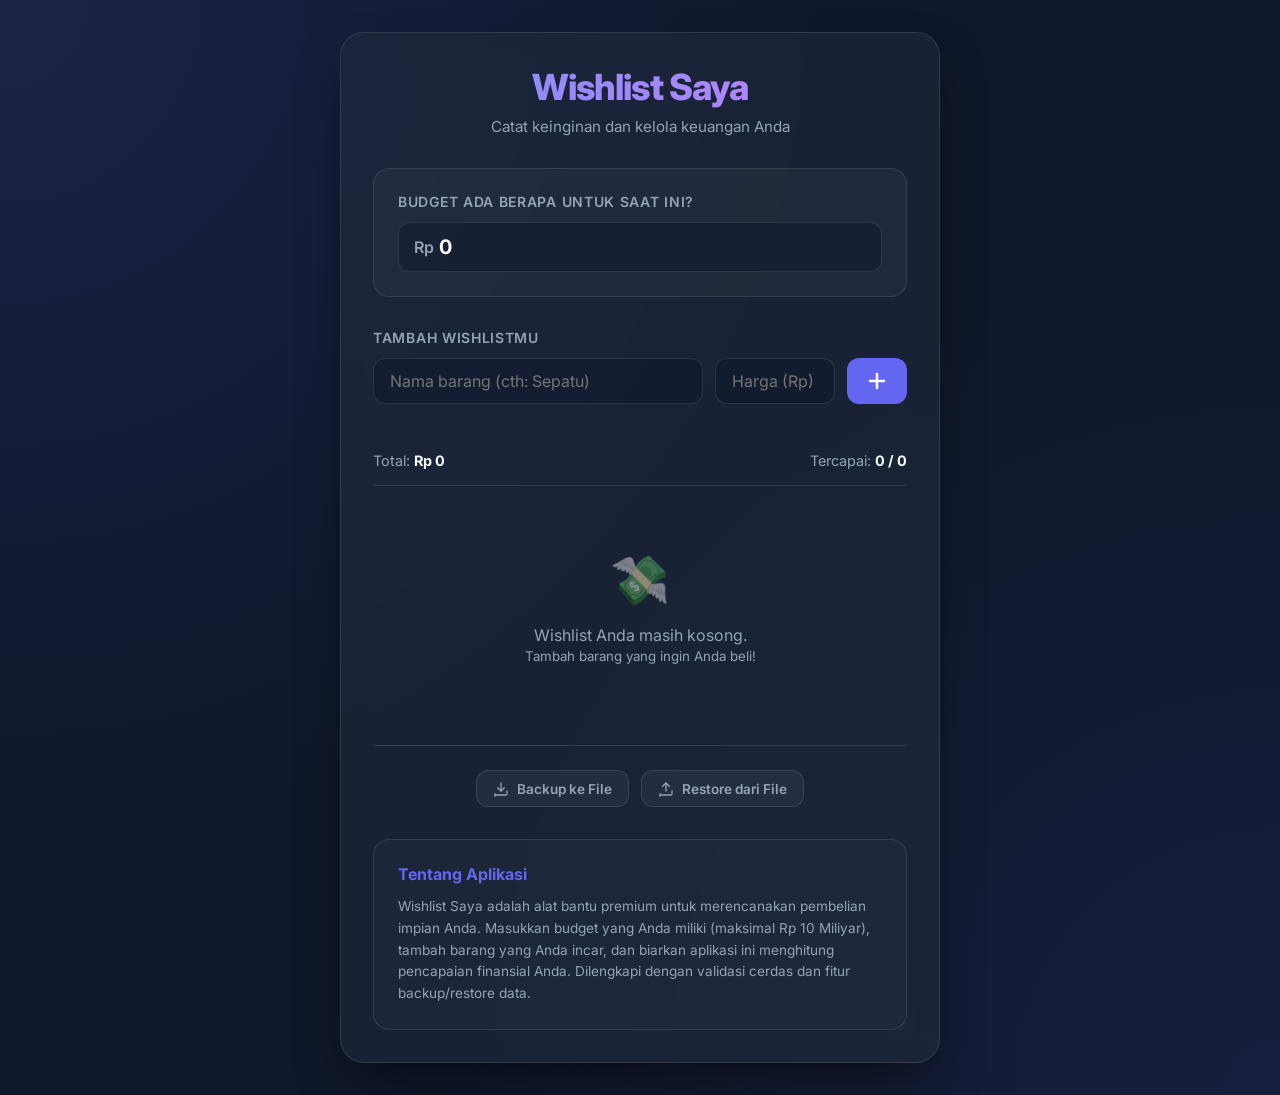
==== index.html @ 70c5774b "modif" ====
<!DOCTYPE html>
<html lang="en">
<head>
    <meta charset="UTF-8">
    <meta name="viewport" content="width=device-width, initial-scale=1.0">
    <title>Premium Wishlist Manager</title>
    <!-- Google Fonts -->
    <link rel="preconnect" href="https://fonts.googleapis.com">
    <link rel="preconnect" href="https://fonts.gstatic.com" crossorigin>
    <link href="https://fonts.googleapis.com/css2?family=Inter:wght@400;600;700;800&family=Outfit:wght@500;700&display=swap" rel="stylesheet">
    <link rel="stylesheet" href="style.css">
</head>
<body>
    <div class="container">
        <header>
            <h1>Wishlist Saya</h1>
            <p class="subtitle">Catat keinginan dan kelola keuangan Anda</p>
        </header>

        <section class="budget-section">
            <label class="label" for="budgetInput">Budget ada berapa untuk saat ini?</label>
            <div class="input-wrapper">
                <span class="currency-prefix">Rp</span>
                <input type="text" id="budgetInput" placeholder="0">
            </div>
        </section>

        <section class="add-section">
            <label class="label">Tambah Wishlistmu</label>
            <div class="add-item-form">
                <input type="text" id="itemNameInput" placeholder="Nama barang (cth: Sepatu)">
                <input type="text" id="itemPriceInput" placeholder="Harga (Rp)">
                <button id="addItemBtn" class="btn-add">
                    <svg width="24" height="24" viewBox="0 0 24 24" fill="none" stroke="currentColor" stroke-width="2.5" stroke-linecap="round" stroke-linejoin="round"><line x1="12" y1="5" x2="12" y2="19"></line><line x1="5" y1="12" x2="19" y2="12"></line></svg>
                </button>
            </div>
        </section>

        <section class="list-section">
            <div class="wishlist-summary">
                <div class="summary-item">Total: <b id="totalCost">Rp 0</b></div>
                <div class="summary-item">Tercapai: <b id="achievedCount">0 / 0</b></div>
            </div>
            
            <div id="wishlistItems" class="wishlist-items">
                <!-- Items will be injected here by JS -->
            </div>
        </section>

        <!-- Data Management Section -->
        <section class="management-section">
            <div class="management-buttons">
                <button id="downloadBtn" class="btn-secondary">
                    <svg width="16" height="16" viewBox="0 0 24 24" fill="none" stroke="currentColor" stroke-width="2" stroke-linecap="round" stroke-linejoin="round"><path d="M21 15v4a2 2 0 0 1-2 2H5a2 2 0 0 1-2-2v4"></path><polyline points="7 10 12 15 17 10"></polyline><line x1="12" y1="15" x2="12" y2="3"></line></svg>
                    Backup ke File
                </button>
                <button id="uploadBtn" class="btn-secondary">
                    <svg width="16" height="16" viewBox="0 0 24 24" fill="none" stroke="currentColor" stroke-width="2" stroke-linecap="round" stroke-linejoin="round"><path d="M21 15v4a2 2 0 0 1-2 2H5a2 2 0 0 1-2-2v4"></path><polyline points="17 8 12 3 7 8"></polyline><line x1="12" y1="3" x2="12" y2="15"></line></svg>
                    Restore dari File
                </button>
                <input type="file" id="fileInput" accept=".json" style="display: none;">
            </div>
        </section>

        <!-- Tentang Section -->
        <section class="about-section">
            <h3>Tentang Aplikasi</h3>
            <p>Wishlist Saya adalah alat bantu premium untuk merencanakan pembelian impian Anda. Masukkan budget yang Anda miliki (maksimal Rp 10 Miliyar), tambah barang yang Anda incar, dan biarkan aplikasi ini menghitung pencapaian finansial Anda. Dilengkapi dengan validasi cerdas dan fitur backup/restore data.</p>
        </section>
    </div>

    <script src="script.js"></script>
</body>
</html>
---- style.css ----
:root {
    --primary: #6366f1;
    --primary-hover: #4f46e5;
    --bg-dark: #0f172a;
    --card-bg: rgba(30, 41, 59, 0.7);
    --text-main: #f8fafc;
    --text-muted: #94a3b8;
    --success: #22c55e;
    --danger: #ef4444;
    --border: rgba(255, 255, 255, 0.1);
}

* {
    margin: 0;
    padding: 0;
    box-sizing: border-box;
    font-family: 'Inter', system-ui, -apple-system, sans-serif;
}

body {
    background-color: var(--bg-dark);
    color: var(--text-main);
    min-height: 100vh;
    display: flex;
    justify-content: center;
    align-items: flex-start;
    padding: 2rem 1rem;
    background-image: 
        radial-gradient(circle at 0% 0%, rgba(99, 102, 241, 0.15) 0%, transparent 50%),
        radial-gradient(circle at 100% 100%, rgba(99, 102, 241, 0.1) 0%, transparent 50%);
}

.container {
    width: 100%;
    max-width: 600px;
    background: var(--card-bg);
    backdrop-filter: blur(12px);
    -webkit-backdrop-filter: blur(12px);
    border: 1px solid var(--border);
    border-radius: 24px;
    padding: 2rem;
    box-shadow: 0 25px 50px -12px rgba(0, 0, 0, 0.5);
}

header {
    text-align: center;
    margin-bottom: 2rem;
}

h1 {
    font-size: 2.25rem;
    font-weight: 800;
    letter-spacing: -0.025em;
    background: linear-gradient(to right, #818cf8, #c084fc);
    -webkit-background-clip: text;
    background-clip: text;
    -webkit-text-fill-color: transparent;
    margin-bottom: 0.5rem;
}

.subtitle {
    color: var(--text-muted);
    font-size: 0.95rem;
}

.budget-section {
    background: rgba(255, 255, 255, 0.03);
    border: 1px solid var(--border);
    border-radius: 16px;
    padding: 1.5rem;
    margin-bottom: 2rem;
}

.label {
    display: block;
    font-size: 0.875rem;
    font-weight: 600;
    color: var(--text-muted);
    margin-bottom: 0.75rem;
    text-transform: uppercase;
    letter-spacing: 0.05em;
}

.input-wrapper {
    position: relative;
    display: flex;
    align-items: center;
}

.currency-prefix {
    position: absolute;
    left: 1rem;
    color: var(--text-muted);
    font-weight: 600;
}

input {
    width: 100%;
    background: rgba(15, 23, 42, 0.5);
    border: 1px solid var(--border);
    border-radius: 12px;
    padding: 0.75rem 1rem;
    color: white;
    font-size: 1rem;
    transition: all 0.2s;
}

input:focus {
    outline: none;
    border-color: var(--primary);
    box-shadow: 0 0 0 4px rgba(99, 102, 241, 0.2);
}

.input-error {
    border-color: var(--danger) !important;
    box-shadow: 0 0 0 4px rgba(239, 68, 68, 0.2) !important;
    animation: shake 0.4s cubic-bezier(.36,.07,.19,.97) both;
}

@keyframes shake {
    10%, 90% { transform: translate3d(-1px, 0, 0); }
    20%, 80% { transform: translate3d(2px, 0, 0); }
    30%, 50%, 70% { transform: translate3d(-4px, 0, 0); }
    40%, 60% { transform: translate3d(4px, 0, 0); }
}

.budget-section input {
    padding-left: 2.5rem;
    font-size: 1.25rem;
    font-weight: 700;
}

.add-item-form {
    display: grid;
    grid-template-columns: 1fr 120px 60px;
    gap: 0.75rem;
    margin-bottom: 2rem;
}

.btn-add {
    background: var(--primary);
    color: white;
    border: none;
    border-radius: 12px;
    cursor: pointer;
    font-weight: 600;
    transition: background 0.2s;
    display: flex;
    align-items: center;
    justify-content: center;
}

.btn-add:hover {
    background: var(--primary-hover);
}

.wishlist-summary {
    display: flex;
    justify-content: space-between;
    padding: 1rem 0;
    border-bottom: 1px solid var(--border);
    margin-bottom: 1rem;
    font-size: 0.9rem;
    color: var(--text-muted);
}

.summary-item b {
    color: var(--text-main);
}

.wishlist-items {
    display: flex;
    flex-direction: column;
    gap: 0.75rem;
}

.item-card {
    background: rgba(255, 255, 255, 0.03);
    border: 1px solid var(--border);
    border-radius: 16px;
    padding: 1rem;
    display: flex;
    justify-content: space-between;
    align-items: center;
    transition: all 0.3s cubic-bezier(0.4, 0, 0.2, 1);
    animation: slideIn 0.3s ease-out;
}

@keyframes slideIn {
    from { opacity: 0; transform: translateY(10px); }
    to { opacity: 1; transform: translateY(0); }
}

.item-card.affordable {
    background: rgba(34, 197, 94, 0.1);
    border-color: rgba(34, 197, 94, 0.3);
}

.item-info {
    display: flex;
    flex-direction: column;
}

.item-name {
    font-weight: 600;
    font-size: 1.05rem;
}

.item-price {
    font-size: 0.85rem;
    color: var(--text-muted);
}

.affordable .item-status {
    color: var(--success);
    font-size: 0.75rem;
    font-weight: 700;
    text-transform: uppercase;
    display: flex;
    align-items: center;
    gap: 0.25rem;
}

.item-actions {
    display: flex;
    gap: 0.5rem;
}

.btn-delete {
    background: transparent;
    border: none;
    color: var(--text-muted);
    cursor: pointer;
    padding: 0.5rem;
    border-radius: 8px;
    transition: all 0.2s;
}

.btn-delete:hover {
    color: var(--danger);
    background: rgba(239, 68, 68, 0.1);
}

.management-section {
    margin-top: 2rem;
    padding-top: 1.5rem;
    border-top: 1px solid var(--border);
}

.management-buttons {
    display: flex;
    gap: 0.75rem;
    justify-content: center;
}

.btn-secondary {
    background: rgba(255, 255, 255, 0.05);
    color: var(--text-muted);
    border: 1px solid var(--border);
    border-radius: 12px;
    padding: 0.6rem 1rem;
    font-size: 0.85rem;
    font-weight: 600;
    cursor: pointer;
    display: flex;
    align-items: center;
    gap: 0.5rem;
    transition: all 0.2s;
}

.btn-secondary:hover {
    background: rgba(255, 255, 255, 0.1);
    color: var(--text-main);
    border-color: var(--primary);
}

.about-section {
    margin-top: 2rem;
    padding: 1.5rem;
    background: rgba(255, 255, 255, 0.02);
    border-radius: 16px;
    border: 1px solid var(--border);
}

.about-section h3 {
    font-size: 1rem;
    margin-bottom: 0.75rem;
    color: var(--primary);
}

.about-section p {
    font-size: 0.85rem;
    line-height: 1.6;
    color: var(--text-muted);
}

.empty-state {
    text-align: center;
    padding: 3rem 0;
    color: var(--text-muted);
}

.empty-icon {
    font-size: 3rem;
    margin-bottom: 1rem;
    opacity: 0.5;
}

/* Custom Scrollbar */
::-webkit-scrollbar {
    width: 8px;
}
::-webkit-scrollbar-track {
    background: transparent;
}
::-webkit-scrollbar-thumb {
    background: var(--border);
    border-radius: 4px;
}
::-webkit-scrollbar-thumb:hover {
    background: rgba(255, 255, 255, 0.2);
}

@media (max-width: 480px) {
    .add-item-form {
        grid-template-columns: 1fr;
    }
    .btn-add {
        padding: 0.75rem;
    }
}
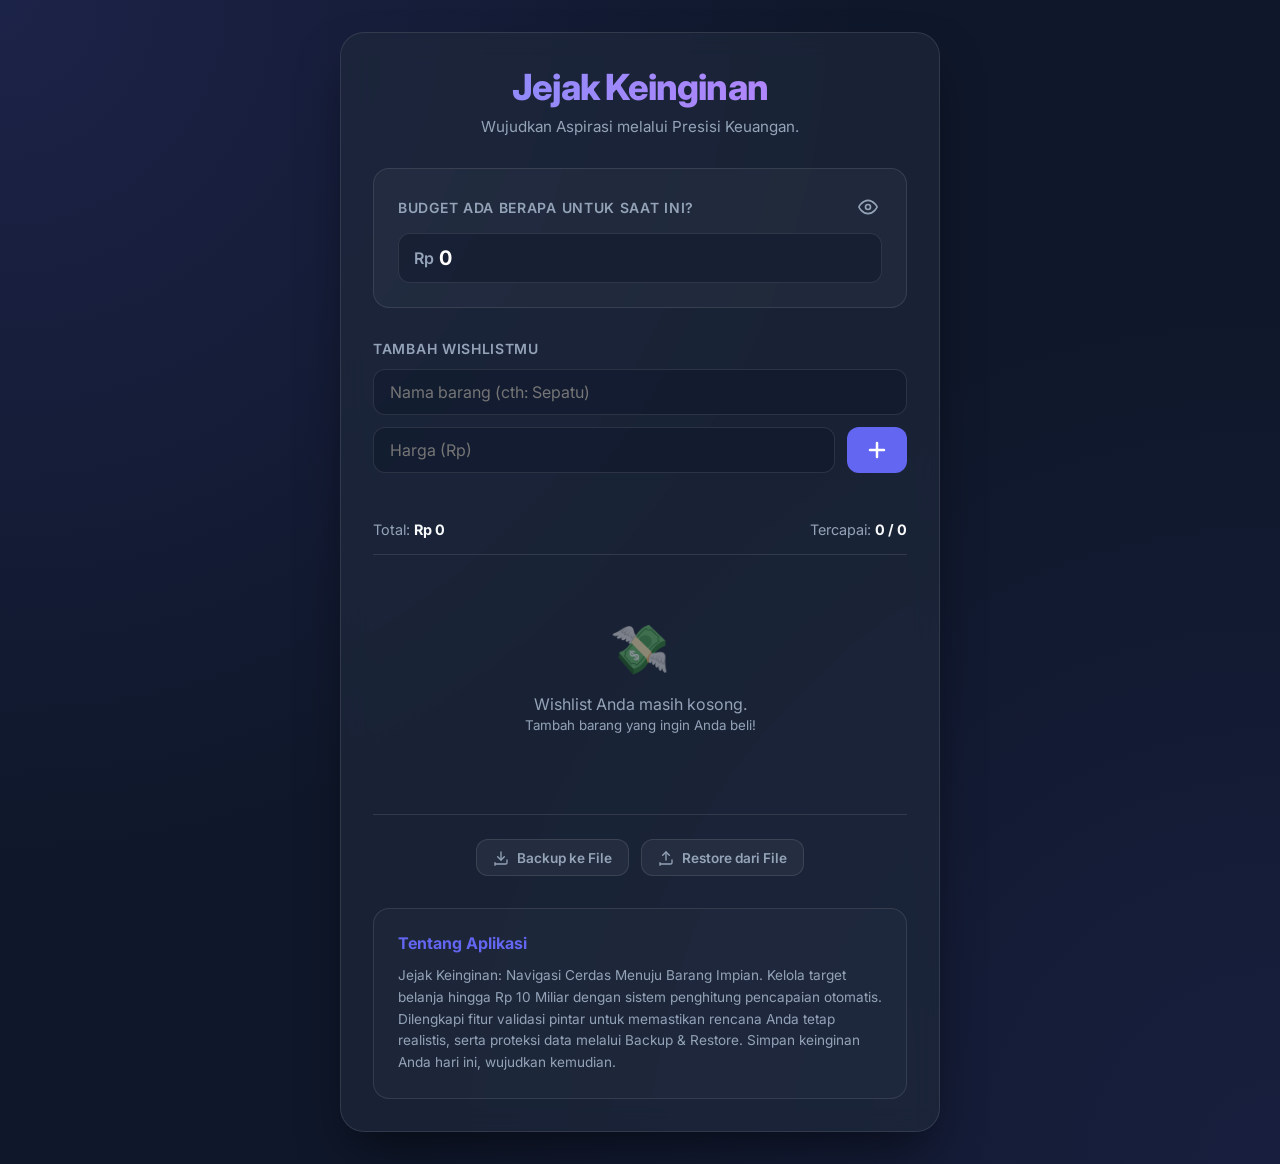
==== commit 50378c6d: "update hide and see" ====
--- a/index.html
+++ b/index.html
@@ -3,7 +3,7 @@
 <head>
     <meta charset="UTF-8">
     <meta name="viewport" content="width=device-width, initial-scale=1.0">
-    <title>Premium Wishlist Manager</title>
+    <title>Jejak Keinginan</title>
     <!-- Google Fonts -->
     <link rel="preconnect" href="https://fonts.googleapis.com">
     <link rel="preconnect" href="https://fonts.gstatic.com" crossorigin>
@@ -13,12 +13,19 @@
 <body>
     <div class="container">
         <header>
-            <h1>Wishlist Saya</h1>
-            <p class="subtitle">Catat keinginan dan kelola keuangan Anda</p>
+            <h1>Jejak Keinginan</h1>
+            <p class="subtitle">Wujudkan Aspirasi melalui Presisi Keuangan.</p>
         </header>
 
         <section class="budget-section">
-            <label class="label" for="budgetInput">Budget ada berapa untuk saat ini?</label>
+            <div class="budget-header">
+                <label class="label" for="budgetInput">Budget ada berapa untuk saat ini?</label>
+                <button id="toggleVisibility" class="btn-toggle" title="Tampilkan/Sembunyikan Nominal">
+                    <svg id="eyeIcon" width="20" height="20" viewBox="0 0 24 24" fill="none" stroke="currentColor" stroke-width="2" stroke-linecap="round" stroke-linejoin="round">
+                        <!-- Path will be handled by JS -->
+                    </svg>
+                </button>
+            </div>
             <div class="input-wrapper">
                 <span class="currency-prefix">Rp</span>
                 <input type="text" id="budgetInput" placeholder="0">
@@ -29,10 +36,12 @@
             <label class="label">Tambah Wishlistmu</label>
             <div class="add-item-form">
                 <input type="text" id="itemNameInput" placeholder="Nama barang (cth: Sepatu)">
-                <input type="text" id="itemPriceInput" placeholder="Harga (Rp)">
-                <button id="addItemBtn" class="btn-add">
-                    <svg width="24" height="24" viewBox="0 0 24 24" fill="none" stroke="currentColor" stroke-width="2.5" stroke-linecap="round" stroke-linejoin="round"><line x1="12" y1="5" x2="12" y2="19"></line><line x1="5" y1="12" x2="19" y2="12"></line></svg>
-                </button>
+                <div class="input-group">
+                    <input type="text" id="itemPriceInput" placeholder="Harga (Rp)">
+                    <button id="addItemBtn" class="btn-add">
+                        <svg width="24" height="24" viewBox="0 0 24 24" fill="none" stroke="currentColor" stroke-width="2.5" stroke-linecap="round" stroke-linejoin="round"><line x1="12" y1="5" x2="12" y2="19"></line><line x1="5" y1="12" x2="19" y2="12"></line></svg>
+                    </button>
+                </div>
             </div>
         </section>
 
@@ -65,7 +74,8 @@
         <!-- Tentang Section -->
         <section class="about-section">
             <h3>Tentang Aplikasi</h3>
-            <p>Wishlist Saya adalah alat bantu premium untuk merencanakan pembelian impian Anda. Masukkan budget yang Anda miliki (maksimal Rp 10 Miliyar), tambah barang yang Anda incar, dan biarkan aplikasi ini menghitung pencapaian finansial Anda. Dilengkapi dengan validasi cerdas dan fitur backup/restore data.</p>
+            <p>Jejak Keinginan: Navigasi Cerdas Menuju Barang Impian.
+Kelola target belanja hingga Rp 10 Miliar dengan sistem penghitung pencapaian otomatis. Dilengkapi fitur validasi pintar untuk memastikan rencana Anda tetap realistis, serta proteksi data melalui Backup & Restore. Simpan keinginan Anda hari ini, wujudkan kemudian.</p>
         </section>
     </div>
 
--- a/style.css
+++ b/style.css
@@ -81,6 +81,35 @@
     letter-spacing: 0.05em;
 }
 
+.budget-header {
+    display: flex;
+    justify-content: space-between;
+    align-items: center;
+    margin-bottom: 0.75rem;
+}
+
+.budget-header .label {
+    margin-bottom: 0;
+}
+
+.btn-toggle {
+    background: transparent;
+    border: none;
+    color: var(--text-muted);
+    cursor: pointer;
+    padding: 0.25rem;
+    border-radius: 6px;
+    display: flex;
+    align-items: center;
+    justify-content: center;
+    transition: all 0.2s;
+}
+
+.btn-toggle:hover {
+    color: var(--primary);
+    background: rgba(99, 102, 241, 0.1);
+}
+
 .input-wrapper {
     position: relative;
     display: flex;
@@ -131,10 +160,16 @@
 }
 
 .add-item-form {
-    display: grid;
-    grid-template-columns: 1fr 120px 60px;
+    display: flex;
+    flex-direction: column;
     gap: 0.75rem;
     margin-bottom: 2rem;
+}
+
+.input-group {
+    display: grid;
+    grid-template-columns: 1fr 60px;
+    gap: 0.75rem;
 }
 
 .btn-add {
@@ -322,9 +357,6 @@
 }
 
 @media (max-width: 480px) {
-    .add-item-form {
-        grid-template-columns: 1fr;
-    }
     .btn-add {
         padding: 0.75rem;
     }
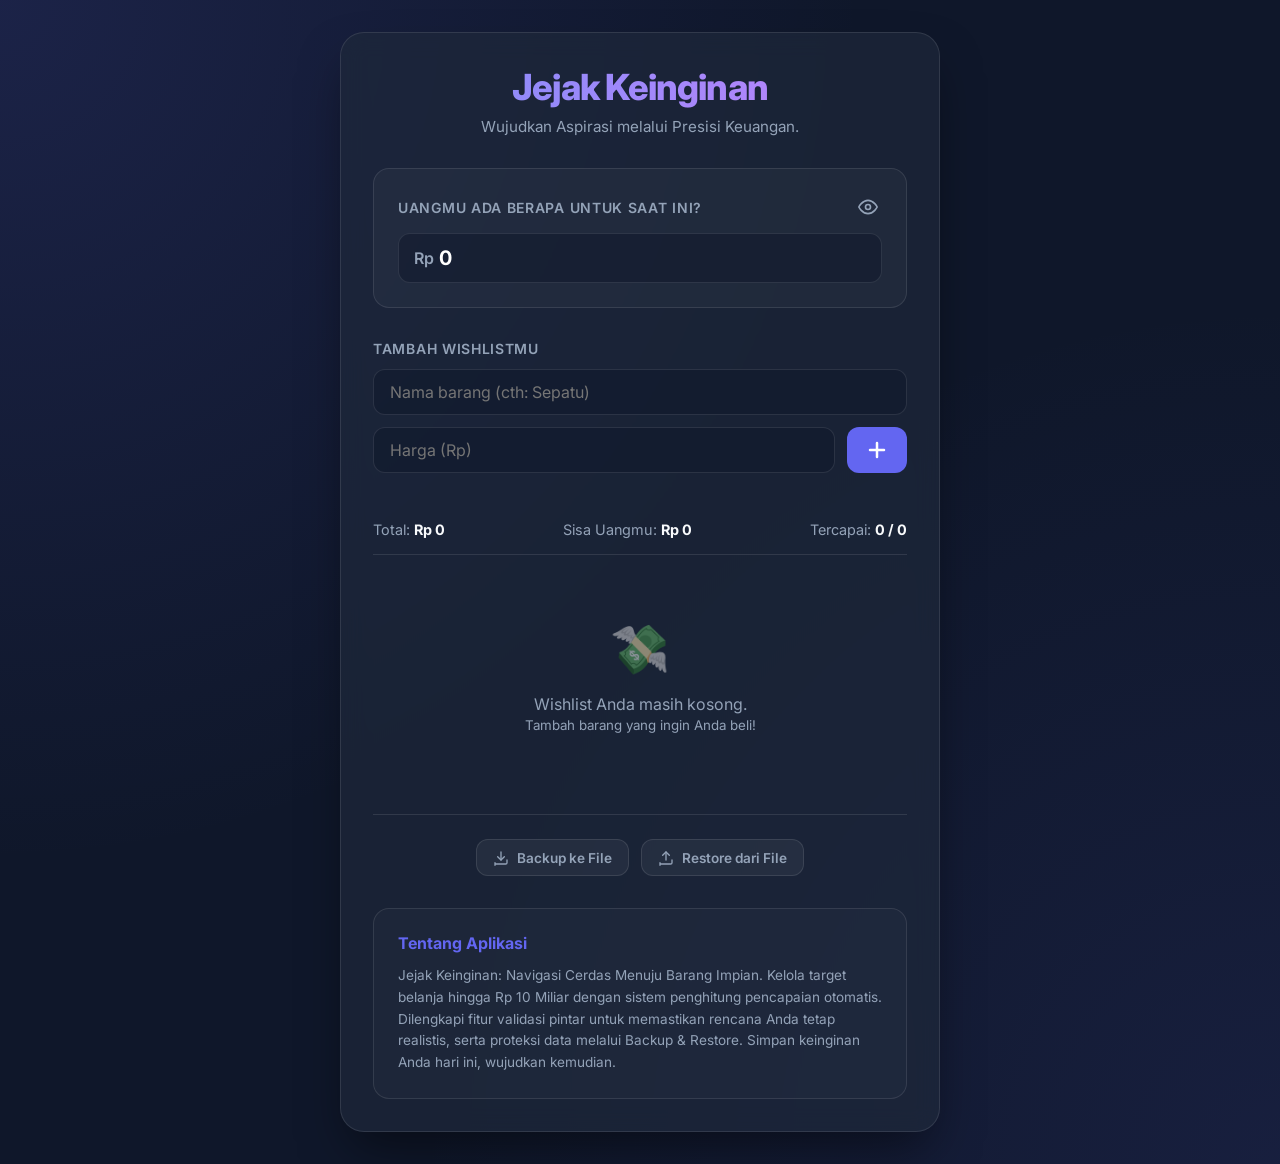
==== commit 165cd30a: "update again" ====
--- a/index.html
+++ b/index.html
@@ -19,7 +19,7 @@
 
         <section class="budget-section">
             <div class="budget-header">
-                <label class="label" for="budgetInput">Budget ada berapa untuk saat ini?</label>
+                <label class="label" for="budgetInput">Uangmu ada berapa untuk saat ini?</label>
                 <button id="toggleVisibility" class="btn-toggle" title="Tampilkan/Sembunyikan Nominal">
                     <svg id="eyeIcon" width="20" height="20" viewBox="0 0 24 24" fill="none" stroke="currentColor" stroke-width="2" stroke-linecap="round" stroke-linejoin="round">
                         <!-- Path will be handled by JS -->
@@ -48,6 +48,7 @@
         <section class="list-section">
             <div class="wishlist-summary">
                 <div class="summary-item">Total: <b id="totalCost">Rp 0</b></div>
+                <div class="summary-item">Sisa Uangmu: <b id="remainingBudget">Rp 0</b></div>
                 <div class="summary-item">Tercapai: <b id="achievedCount">0 / 0</b></div>
             </div>
             
--- a/style.css
+++ b/style.css
@@ -10,6 +10,10 @@
     --border: rgba(255, 255, 255, 0.1);
 }
 
+.negative {
+    color: var(--danger) !important;
+}
+
 * {
     margin: 0;
     padding: 0;
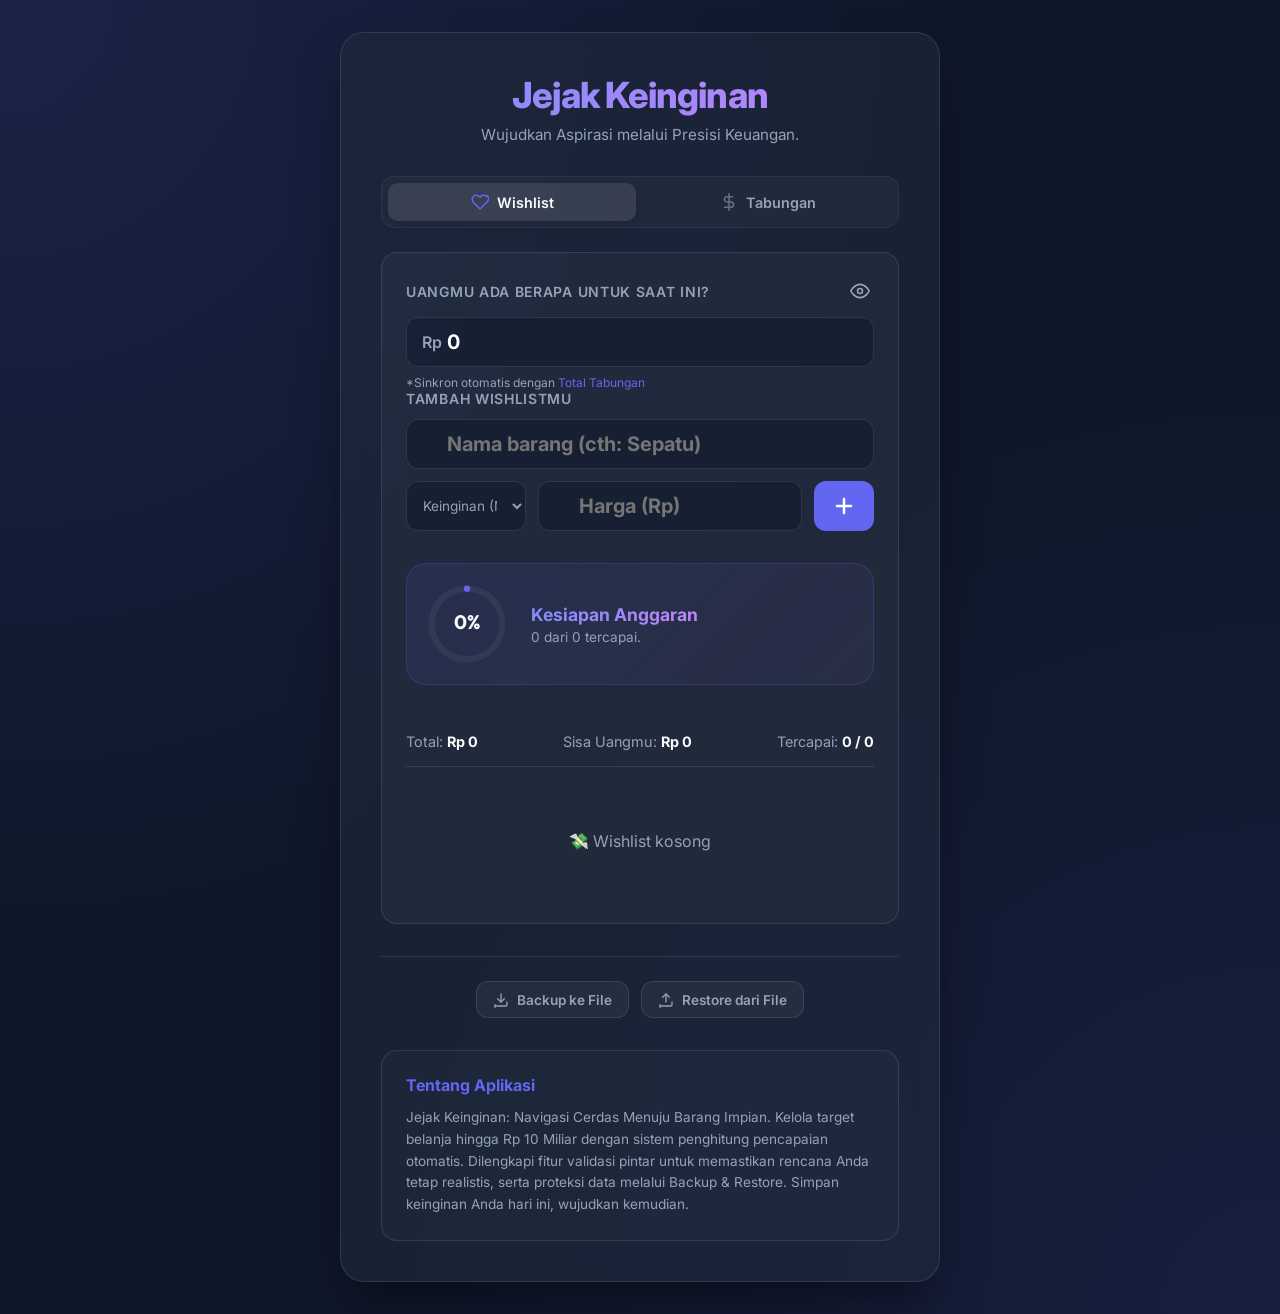
==== commit 9030851e: "new file tabungan.html" ====
--- a/index.html
+++ b/index.html
@@ -1,5 +1,6 @@
 <!DOCTYPE html>
 <html lang="en">
+
 <head>
     <meta charset="UTF-8">
     <meta name="viewport" content="width=device-width, initial-scale=1.0">
@@ -7,9 +8,12 @@
     <!-- Google Fonts -->
     <link rel="preconnect" href="https://fonts.googleapis.com">
     <link rel="preconnect" href="https://fonts.gstatic.com" crossorigin>
-    <link href="https://fonts.googleapis.com/css2?family=Inter:wght@400;600;700;800&family=Outfit:wght@500;700&display=swap" rel="stylesheet">
+    <link
+        href="https://fonts.googleapis.com/css2?family=Inter:wght@400;600;700;800&family=Outfit:wght@500;700&display=swap"
+        rel="stylesheet">
     <link rel="stylesheet" href="style.css">
 </head>
+
 <body>
     <div class="container">
         <header>
@@ -17,11 +21,33 @@
             <p class="subtitle">Wujudkan Aspirasi melalui Presisi Keuangan.</p>
         </header>
 
+        <nav class="tab-nav">
+        <a href="index.html" class="tab-btn active">
+            <svg width="18" height="18" viewBox="0 0 24 24" fill="none" stroke="currentColor" stroke-width="2"
+                stroke-linecap="round" stroke-linejoin="round">
+                <path
+                    d="M20.84 4.61a5.5 5.5 0 0 0-7.78 0L12 5.67l-1.06-1.06a5.5 5.5 0 0 0-7.78 7.78l1.06 1.06L12 21.23l8.84-8.84 1.06-1.06a5.5 5.5 0 0 0 0-7.78z">
+                </path>
+            </svg>
+            Wishlist
+        </a>
+        <a href="tabungan.html" class="tab-btn">
+            <svg width="18" height="18" viewBox="0 0 24 24" fill="none" stroke="currentColor" stroke-width="2"
+                stroke-linecap="round" stroke-linejoin="round">
+                <line x1="12" y1="1" x2="12" y2="23"></line>
+                <path d="M17 5H9.5a3.5 3.5 0 0 0 0 7h5a3.5 3.5 0 0 1 0 7H6"></path>
+            </svg>
+            Tabungan
+        </a>
+    </nav>
+
+    <main id="tab-wishlist">
         <section class="budget-section">
             <div class="budget-header">
                 <label class="label" for="budgetInput">Uangmu ada berapa untuk saat ini?</label>
                 <button id="toggleVisibility" class="btn-toggle" title="Tampilkan/Sembunyikan Nominal">
-                    <svg id="eyeIcon" width="20" height="20" viewBox="0 0 24 24" fill="none" stroke="currentColor" stroke-width="2" stroke-linecap="round" stroke-linejoin="round">
+                    <svg id="eyeIcon" width="20" height="20" viewBox="0 0 24 24" fill="none" stroke="currentColor"
+                        stroke-width="2" stroke-linecap="round" stroke-linejoin="round">
                         <!-- Path will be handled by JS -->
                     </svg>
                 </button>
@@ -30,56 +56,96 @@
                 <span class="currency-prefix">Rp</span>
                 <input type="text" id="budgetInput" placeholder="0">
             </div>
-        </section>
-
+            <small style="display: block; margin-top: 8px; color: var(--text-muted); font-size: 0.75rem;">
+                *Sinkron otomatis dengan <a href="tabungan.html" style="color: var(--primary); text-decoration: none;">Total Tabungan</a>
+            </small>
         <section class="add-section">
             <label class="label">Tambah Wishlistmu</label>
             <div class="add-item-form">
                 <input type="text" id="itemNameInput" placeholder="Nama barang (cth: Sepatu)">
                 <div class="input-group">
+                    <select id="itemPriorityInput" class="priority-select">
+                        <option value="1">Utilitas (Low)</option>
+                        <option value="2" selected>Keinginan (Med)</option>
+                        <option value="3">Prioritas (High)</option>
+                    </select>
                     <input type="text" id="itemPriceInput" placeholder="Harga (Rp)">
                     <button id="addItemBtn" class="btn-add">
-                        <svg width="24" height="24" viewBox="0 0 24 24" fill="none" stroke="currentColor" stroke-width="2.5" stroke-linecap="round" stroke-linejoin="round"><line x1="12" y1="5" x2="12" y2="19"></line><line x1="5" y1="12" x2="19" y2="12"></line></svg>
+                        <svg width="24" height="24" viewBox="0 0 24 24" fill="none" stroke="currentColor"
+                            stroke-width="2.5" stroke-linecap="round" stroke-linejoin="round">
+                            <line x1="12" y1="5" x2="12" y2="19"></line>
+                            <line x1="5" y1="12" x2="19" y2="12"></line>
+                        </svg>
                     </button>
                 </div>
             </div>
         </section>
 
         <section class="list-section">
+            <div class="progress-section">
+                <div class="progress-visual">
+                    <svg viewBox="0 0 36 36" class="circular-chart">
+                        <path class="circle-bg"
+                            d="M18 2.0845 a 15.9155 15.9155 0 0 1 0 31.831 a 15.9155 15.9155 0 0 1 0 -31.831" />
+                        <path id="progressCircle" class="circle" stroke-dasharray="0, 100"
+                            d="M18 2.0845 a 15.9155 15.9155 0 0 1 0 31.831 a 15.9155 15.9155 0 0 1 0 -31.831" />
+                        <text x="18" y="20.35" class="percentage" id="progressText">0%</text>
+                    </svg>
+                </div>
+                <div class="progress-info">
+                    <h4>Kesiapan Anggaran</h4>
+                    <p id="progressSubtext">Belum ada target yang tercapai.</p>
+                </div>
+            </div>
+
             <div class="wishlist-summary">
                 <div class="summary-item">Total: <b id="totalCost">Rp 0</b></div>
                 <div class="summary-item">Sisa Uangmu: <b id="remainingBudget">Rp 0</b></div>
                 <div class="summary-item">Tercapai: <b id="achievedCount">0 / 0</b></div>
             </div>
-            
+
             <div id="wishlistItems" class="wishlist-items">
                 <!-- Items will be injected here by JS -->
             </div>
         </section>
+    </main>
 
-        <!-- Data Management Section -->
-        <section class="management-section">
-            <div class="management-buttons">
-                <button id="downloadBtn" class="btn-secondary">
-                    <svg width="16" height="16" viewBox="0 0 24 24" fill="none" stroke="currentColor" stroke-width="2" stroke-linecap="round" stroke-linejoin="round"><path d="M21 15v4a2 2 0 0 1-2 2H5a2 2 0 0 1-2-2v4"></path><polyline points="7 10 12 15 17 10"></polyline><line x1="12" y1="15" x2="12" y2="3"></line></svg>
-                    Backup ke File
-                </button>
-                <button id="uploadBtn" class="btn-secondary">
-                    <svg width="16" height="16" viewBox="0 0 24 24" fill="none" stroke="currentColor" stroke-width="2" stroke-linecap="round" stroke-linejoin="round"><path d="M21 15v4a2 2 0 0 1-2 2H5a2 2 0 0 1-2-2v4"></path><polyline points="17 8 12 3 7 8"></polyline><line x1="12" y1="3" x2="12" y2="15"></line></svg>
-                    Restore dari File
-                </button>
-                <input type="file" id="fileInput" accept=".json" style="display: none;">
-            </div>
-        </section>
+    <!-- Data Management Section -->
+    <section class="management-section">
+        <div class="management-buttons">
+            <button id="downloadBtn" class="btn-secondary">
+                <svg width="16" height="16" viewBox="0 0 24 24" fill="none" stroke="currentColor" stroke-width="2"
+                    stroke-linecap="round" stroke-linejoin="round">
+                    <path d="M21 15v4a2 2 0 0 1-2 2H5a2 2 0 0 1-2-2v4"></path>
+                    <polyline points="7 10 12 15 17 10"></polyline>
+                    <line x1="12" y1="15" x2="12" y2="3"></line>
+                </svg>
+                Backup ke File
+            </button>
+            <button id="uploadBtn" class="btn-secondary">
+                <svg width="16" height="16" viewBox="0 0 24 24" fill="none" stroke="currentColor" stroke-width="2"
+                    stroke-linecap="round" stroke-linejoin="round">
+                    <path d="M21 15v4a2 2 0 0 1-2 2H5a2 2 0 0 1-2-2v4"></path>
+                    <polyline points="17 8 12 3 7 8"></polyline>
+                    <line x1="12" y1="3" x2="12" y2="15"></line>
+                </svg>
+                Restore dari File
+            </button>
+            <input type="file" id="fileInput" accept=".json" style="display: none;">
+        </div>
+    </section>
 
-        <!-- Tentang Section -->
-        <section class="about-section">
-            <h3>Tentang Aplikasi</h3>
-            <p>Jejak Keinginan: Navigasi Cerdas Menuju Barang Impian.
-Kelola target belanja hingga Rp 10 Miliar dengan sistem penghitung pencapaian otomatis. Dilengkapi fitur validasi pintar untuk memastikan rencana Anda tetap realistis, serta proteksi data melalui Backup & Restore. Simpan keinginan Anda hari ini, wujudkan kemudian.</p>
-        </section>
+    <!-- Tentang Section -->
+    <section class="about-section">
+        <h3>Tentang Aplikasi</h3>
+        <p>Jejak Keinginan: Navigasi Cerdas Menuju Barang Impian.
+            Kelola target belanja hingga Rp 10 Miliar dengan sistem penghitung pencapaian otomatis. Dilengkapi fitur
+            validasi pintar untuk memastikan rencana Anda tetap realistis, serta proteksi data melalui Backup & Restore.
+            Simpan keinginan Anda hari ini, wujudkan kemudian.</p>
+    </section>
     </div>
 
     <script src="script.js"></script>
 </body>
+
 </html>
--- a/style.css
+++ b/style.css
@@ -8,6 +8,9 @@
     --success: #22c55e;
     --danger: #ef4444;
     --border: rgba(255, 255, 255, 0.1);
+    --priority-high: #f87171;
+    --priority-med: #fbbf24;
+    --priority-low: #94a3b8;
 }
 
 .negative {
@@ -21,6 +24,7 @@
     font-family: 'Inter', system-ui, -apple-system, sans-serif;
 }
 
+/* Improved base responsiveness */
 body {
     background-color: var(--bg-dark);
     color: var(--text-main);
@@ -32,6 +36,7 @@
     background-image: 
         radial-gradient(circle at 0% 0%, rgba(99, 102, 241, 0.15) 0%, transparent 50%),
         radial-gradient(circle at 100% 100%, rgba(99, 102, 241, 0.1) 0%, transparent 50%);
+    overflow-x: hidden;
 }
 
 .container {
@@ -42,8 +47,9 @@
     -webkit-backdrop-filter: blur(12px);
     border: 1px solid var(--border);
     border-radius: 24px;
-    padding: 2rem;
+    padding: 2.5rem;
     box-shadow: 0 25px 50px -12px rgba(0, 0, 0, 0.5);
+    margin: 0 auto;
 }
 
 header {
@@ -170,9 +176,25 @@
     margin-bottom: 2rem;
 }
 
+.priority-select {
+    background: rgba(15, 23, 42, 0.5);
+    border: 1px solid var(--border);
+    border-radius: 12px;
+    padding: 0.75rem;
+    color: var(--text-muted);
+    font-size: 0.85rem;
+    cursor: pointer;
+    outline: none;
+    transition: all 0.2s;
+}
+
+.priority-select:focus {
+    border-color: var(--primary);
+}
+
 .input-group {
     display: grid;
-    grid-template-columns: 1fr 60px;
+    grid-template-columns: 120px 1fr 60px;
     gap: 0.75rem;
 }
 
@@ -193,6 +215,10 @@
     background: var(--primary-hover);
 }
 
+.btn-add.editing {
+    background: var(--success);
+}
+
 .wishlist-summary {
     display: flex;
     justify-content: space-between;
@@ -213,16 +239,78 @@
     gap: 0.75rem;
 }
 
+/* Progress Section */
+.progress-section {
+    background: linear-gradient(135deg, rgba(99, 102, 241, 0.1), rgba(192, 132, 252, 0.05));
+    border: 1px solid rgba(99, 102, 241, 0.2);
+    border-radius: 20px;
+    padding: 1.25rem;
+    margin-bottom: 2rem;
+    display: flex;
+    align-items: center;
+    gap: 1.5rem;
+}
+
+.progress-visual {
+    width: 80px;
+    height: 80px;
+}
+
+.circular-chart {
+    display: block;
+    margin: 0 auto;
+    max-width: 100%;
+    max-height: 100%;
+}
+
+.circle-bg {
+    fill: none;
+    stroke: rgba(255, 255, 255, 0.05);
+    stroke-width: 2.8;
+}
+
+.circle {
+    fill: none;
+    stroke: var(--primary);
+    stroke-width: 2.8;
+    stroke-linecap: round;
+    transition: stroke-dasharray 0.6s cubic-bezier(0.4, 0, 0.2, 1);
+}
+
+.percentage {
+    fill: var(--text-main);
+    font-family: 'Outfit', sans-serif;
+    font-size: 0.55rem;
+    font-weight: 700;
+    text-anchor: middle;
+}
+
+.progress-info h4 {
+    font-size: 1.1rem;
+    font-weight: 700;
+    margin-bottom: 0.25rem;
+    background: linear-gradient(to right, #818cf8, #c084fc);
+    -webkit-background-clip: text;
+    background-clip: text;
+    -webkit-text-fill-color: transparent;
+}
+
+.progress-info p {
+    font-size: 0.85rem;
+    color: var(--text-muted);
+}
+
 .item-card {
     background: rgba(255, 255, 255, 0.03);
     border: 1px solid var(--border);
     border-radius: 16px;
-    padding: 1rem;
+    padding: 1.25rem;
     display: flex;
     justify-content: space-between;
     align-items: center;
     transition: all 0.3s cubic-bezier(0.4, 0, 0.2, 1);
     animation: slideIn 0.3s ease-out;
+    gap: 1rem;
 }
 
 @keyframes slideIn {
@@ -238,6 +326,27 @@
 .item-info {
     display: flex;
     flex-direction: column;
+    flex: 1;
+}
+
+.item-progress-container {
+    width: 100%;
+    height: 4px;
+    background: rgba(255, 255, 255, 0.05);
+    border-radius: 2px;
+    margin-top: 8px;
+    overflow: hidden;
+}
+
+.item-progress-bar {
+    height: 100%;
+    background: var(--primary);
+    border-radius: 2px;
+    transition: width 0.6s cubic-bezier(0.4, 0, 0.2, 1);
+}
+
+.affordable .item-progress-bar {
+    background: var(--success);
 }
 
 .item-name {
@@ -249,6 +358,21 @@
     font-size: 0.85rem;
     color: var(--text-muted);
 }
+
+.priority-badge {
+    font-size: 0.65rem;
+    font-weight: 700;
+    text-transform: uppercase;
+    padding: 2px 8px;
+    border-radius: 4px;
+    margin-bottom: 4px;
+    display: inline-block;
+    width: fit-content;
+}
+
+.priority-3 { background: rgba(248, 113, 113, 0.15); color: #fca5a5; }
+.priority-2 { background: rgba(251, 191, 36, 0.15); color: #fcd34d; }
+.priority-1 { background: rgba(148, 163, 184, 0.15); color: #cbd5e1; }
 
 .affordable .item-status {
     color: var(--success);
@@ -262,7 +386,7 @@
 
 .item-actions {
     display: flex;
-    gap: 0.5rem;
+    gap: 0.75rem;
 }
 
 .btn-delete {
@@ -278,6 +402,163 @@
 .btn-delete:hover {
     color: var(--danger);
     background: rgba(239, 68, 68, 0.1);
+}
+
+/* Nav/Tabs */
+.tab-nav {
+    display: flex;
+    gap: 8px;
+    margin-bottom: 24px;
+    background: rgba(255, 255, 255, 0.03);
+    padding: 6px;
+    border-radius: 14px;
+    border: 1px solid rgba(255, 255, 255, 0.05);
+    width: 100%;
+}
+
+.tab-btn {
+    flex: 1;
+    display: flex;
+    align-items: center;
+    justify-content: center;
+    gap: 8px;
+    padding: 10px 16px;
+    border: none;
+    background: transparent;
+    color: var(--text-muted);
+    font-weight: 600;
+    font-family: inherit;
+    cursor: pointer;
+    border-radius: 10px;
+    transition: all 0.2s ease;
+    text-decoration: none; /* Fix: remove link underline */
+    font-size: 0.9rem;
+}
+
+.tab-btn svg {
+    opacity: 0.6;
+    transition: all 0.2s ease;
+}
+
+.tab-btn:hover {
+    background: rgba(255, 255, 255, 0.05);
+    color: var(--text-main);
+}
+
+.tab-btn:active {
+    transform: scale(0.98);
+}
+
+.tab-btn.active {
+    background: rgba(255, 255, 255, 0.1);
+    color: var(--text-main);
+    box-shadow: 0 4px 12px rgba(0, 0, 0, 0.15);
+}
+
+.tab-btn.active svg {
+    opacity: 1;
+    color: var(--primary);
+}
+
+.tab-content {
+    display: none;
+    animation: fadeIn 0.4s ease forwards;
+}
+
+.tab-content.active {
+    display: block;
+}
+
+@keyframes fadeIn {
+    from { opacity: 0; transform: translateY(10px); }
+    to { opacity: 1; transform: translateY(0); }
+}
+
+/* Savings Dashboard */
+.savings-dashboard {
+    margin-bottom: 24px;
+}
+
+.balance-card {
+    background: linear-gradient(135deg, rgba(99, 102, 241, 0.15), rgba(168, 85, 247, 0.15));
+    padding: 32px 24px;
+    border-radius: 20px;
+    border: 1px solid rgba(255, 255, 255, 0.1);
+    text-align: center;
+    margin-bottom: 16px;
+    margin-top: 8px;
+    box-shadow: 0 10px 30px rgba(0, 0, 0, 0.2);
+}
+
+.balance-card .label {
+    font-size: 0.85rem;
+    color: var(--text-muted);
+    text-transform: uppercase;
+    letter-spacing: 1px;
+    margin-bottom: 8px;
+    display: block;
+}
+
+.balance-card h2 {
+    font-size: 2.5rem;
+    font-weight: 800;
+    margin: 0;
+    color: #ffffff;
+    text-shadow: 0 4px 16px rgba(255, 255, 255, 0.25);
+}
+
+.savings-rate {
+    display: inline-block;
+    padding: 6px 14px;
+    border-radius: 20px;
+    font-size: 0.85rem;
+    font-weight: 600;
+    background: rgba(255, 255, 255, 0.05);
+    color: var(--text-muted);
+    margin-top: 12px;
+    transition: all 0.3s ease;
+}
+
+.savings-stats {
+    display: grid;
+    grid-template-columns: 1fr 1fr;
+    gap: 16px;
+}
+
+.stat-box {
+    background: var(--card-bg);
+    padding: 16px;
+    border-radius: 16px;
+    border: 1px solid rgba(255, 255, 255, 0.05);
+    display: flex;
+    flex-direction: column;
+    gap: 4px;
+}
+
+.stat-box span {
+    font-size: 0.75rem;
+    color: var(--text-muted);
+}
+
+.stat-box b {
+    font-size: 1.1rem;
+}
+
+.stat-box.income b { color: var(--success); }
+.stat-box.expense b { color: var(--danger); }
+
+/* Transaction History */
+.trans-item {
+    border-left: 4px solid var(--primary);
+}
+
+.trans-item.type-income { border-left-color: var(--success); }
+.trans-item.type-expense { border-left-color: var(--danger); }
+
+.trans-date {
+    font-size: 0.7rem;
+    color: var(--text-muted);
+    margin-bottom: 4px;
 }
 
 .management-section {
@@ -360,8 +641,109 @@
     background: rgba(255, 255, 255, 0.2);
 }
 
-@media (max-width: 480px) {
-    .btn-add {
-        padding: 0.75rem;
-    }
-}
+/* Responsive Media Queries */
+
+/* Tablet and below */
+@media (max-width: 768px) {
+    .container {
+        padding: 2rem;
+        border-radius: 20px;
+    }
+    
+    h1 {
+        font-size: 2rem;
+    }
+}
+
+/* Standard Mobile */
+@media (max-width: 600px) {
+    body {
+        padding: 1rem 0.75rem;
+    }
+
+    .container {
+        padding: 1.5rem;
+        border-radius: 16px;
+    }
+
+    .wishlist-summary {
+        flex-direction: column;
+        gap: 0.5rem;
+        align-items: flex-start;
+        padding: 0.75rem 0;
+    }
+
+    .summary-item {
+        display: flex;
+        justify-content: space-between;
+        width: 100%;
+        border-bottom: 1px solid rgba(255, 255, 255, 0.05);
+        padding-bottom: 0.5rem;
+    }
+
+    .summary-item:last-child {
+        border-bottom: none;
+        padding-bottom: 0;
+    }
+
+    .input-group {
+        grid-template-columns: 1fr 50px;
+    }
+    
+    .priority-select {
+        grid-column: span 2;
+    }
+}
+
+/* Small Mobile */
+@media (max-width: 400px) {
+    h1 {
+        font-size: 1.75rem;
+    }
+    
+    .subtitle {
+        font-size: 0.85rem;
+    }
+
+    .budget-section {
+        padding: 1rem;
+    }
+
+    .budget-section input {
+        font-size: 1.1rem;
+    }
+
+    .item-card {
+        flex-direction: column;
+        align-items: flex-start;
+        gap: 0.75rem;
+    }
+
+    .item-actions {
+        width: 100%;
+        justify-content: flex-end;
+        border-top: 1px solid var(--border);
+        padding-top: 0.75rem;
+    }
+
+    .management-buttons {
+        flex-direction: column;
+        width: 100%;
+    }
+
+    .btn-secondary {
+        width: 100%;
+        justify-content: center;
+    }
+}
+
+/* Height adjustments for very short screens */
+@media (max-height: 500px) {
+    body {
+        padding: 0.5rem;
+    }
+    
+    header {
+        margin-bottom: 1rem;
+    }
+}
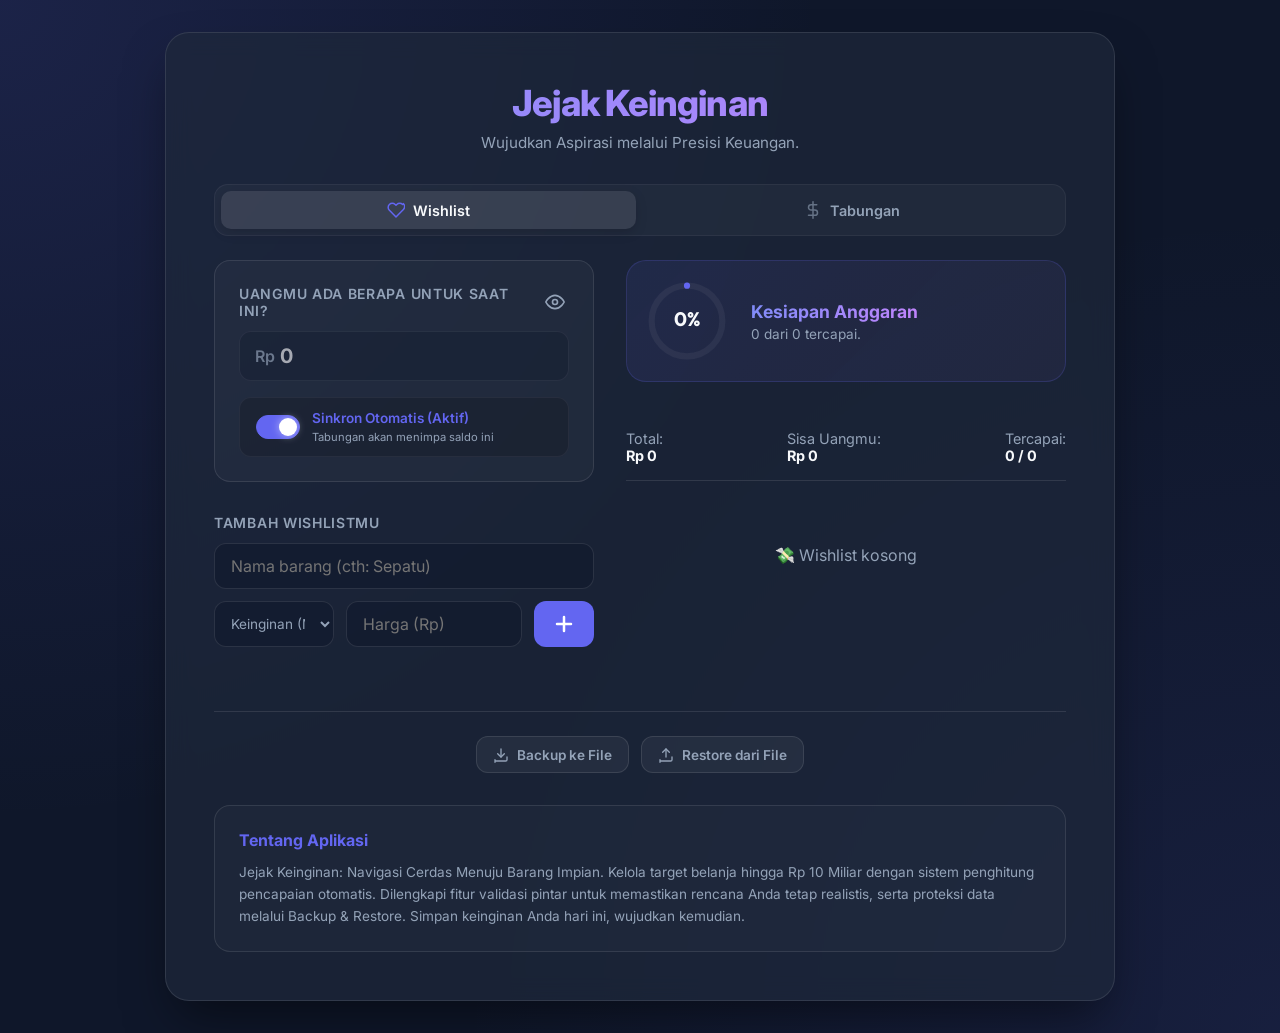
==== commit eb6e0aa2: "new style" ====
--- a/index.html
+++ b/index.html
@@ -41,8 +41,9 @@
         </a>
     </nav>
 
-    <main id="tab-wishlist">
-        <section class="budget-section">
+    <main id="tab-wishlist" class="dashboard-layout">
+        <div class="panel-left">
+            <section class="budget-section">
             <div class="budget-header">
                 <label class="label" for="budgetInput">Uangmu ada berapa untuk saat ini?</label>
                 <button id="toggleVisibility" class="btn-toggle" title="Tampilkan/Sembunyikan Nominal">
@@ -56,9 +57,18 @@
                 <span class="currency-prefix">Rp</span>
                 <input type="text" id="budgetInput" placeholder="0">
             </div>
-            <small style="display: block; margin-top: 8px; color: var(--text-muted); font-size: 0.75rem;">
-                *Sinkron otomatis dengan <a href="tabungan.html" style="color: var(--primary); text-decoration: none;">Total Tabungan</a>
-            </small>
+            <div class="sync-control" style="margin-top: 16px; display: flex; align-items: center; gap: 12px; background: rgba(0,0,0,0.15); padding: 12px 16px; border-radius: 12px; border: 1px solid rgba(255,255,255,0.05);">
+                <label class="switch">
+                    <input type="checkbox" id="syncToggle" checked>
+                    <span class="slider"></span>
+                </label>
+                <div style="display: flex; flex-direction: column;">
+                    <span id="syncLabel" style="font-size: 0.85rem; font-weight: 600; color: var(--primary);">Sinkron Otomatis</span>
+                    <span id="syncSubtext" style="font-size: 0.70rem; color: var(--text-muted); margin-top: 4px;">Tabungan akan menimpa saldo ini</span>
+                </div>
+            </div>
+        </section>
+
         <section class="add-section">
             <label class="label">Tambah Wishlistmu</label>
             <div class="add-item-form">
@@ -80,8 +90,10 @@
                 </div>
             </div>
         </section>
+        </div>
 
-        <section class="list-section">
+        <div class="panel-right">
+            <section class="list-section">
             <div class="progress-section">
                 <div class="progress-visual">
                     <svg viewBox="0 0 36 36" class="circular-chart">
@@ -99,15 +111,16 @@
             </div>
 
             <div class="wishlist-summary">
-                <div class="summary-item">Total: <b id="totalCost">Rp 0</b></div>
-                <div class="summary-item">Sisa Uangmu: <b id="remainingBudget">Rp 0</b></div>
-                <div class="summary-item">Tercapai: <b id="achievedCount">0 / 0</b></div>
+                <div class="summary-item">Total: <br><b id="totalCost">Rp 0</b></div>
+                <div class="summary-item">Sisa Uangmu: <br><b id="remainingBudget">Rp 0</b></div>
+                <div class="summary-item">Tercapai: <br><b id="achievedCount">0 / 0</b></div>
             </div>
 
             <div id="wishlistItems" class="wishlist-items">
                 <!-- Items will be injected here by JS -->
             </div>
         </section>
+        </div>
     </main>
 
     <!-- Data Management Section -->
--- a/style.css
+++ b/style.css
@@ -50,6 +50,45 @@
     padding: 2.5rem;
     box-shadow: 0 25px 50px -12px rgba(0, 0, 0, 0.5);
     margin: 0 auto;
+    transition: all 0.3s ease;
+}
+
+@media (min-width: 800px) {
+    .container {
+        max-width: 950px;
+        padding: 3rem;
+    }
+}
+
+/* Base Dashboard Layout (Mobile) */
+.dashboard-layout {
+    display: flex;
+    flex-direction: column;
+    gap: 0;
+}
+
+.panel-left, .panel-right {
+    width: 100%;
+}
+
+@media (min-width: 800px) {
+    /* Side-by-Side Dashboard Layout (Desktop) */
+    .dashboard-layout {
+        flex-direction: row;
+        align-items: flex-start;
+        gap: 32px;
+    }
+
+    .panel-left {
+        flex: 0 0 380px; /* Fixed width side panel */
+        position: sticky;
+        top: 32px;
+    }
+
+    .panel-right {
+        flex: 1;
+        min-width: 0;
+    }
 }
 
 header {
@@ -747,3 +786,44 @@
         margin-bottom: 1rem;
     }
 }
+
+/* Toggle Switch Component */
+.switch {
+  position: relative;
+  display: inline-block;
+  width: 44px;
+  height: 24px;
+  flex-shrink: 0;
+}
+.switch input { 
+  opacity: 0;
+  width: 0;
+  height: 0;
+}
+.slider {
+  position: absolute;
+  cursor: pointer;
+  top: 0; left: 0; right: 0; bottom: 0;
+  background-color: rgba(255,255,255,0.1);
+  transition: .4s;
+  border-radius: 34px;
+  border: 1px solid rgba(255,255,255,0.1);
+}
+.slider:before {
+  position: absolute;
+  content: "";
+  height: 18px; width: 18px;
+  left: 2px; bottom: 2px;
+  background-color: var(--text-muted);
+  transition: .4s;
+  border-radius: 50%;
+}
+input:checked + .slider {
+  background-color: var(--primary);
+  border-color: var(--primary);
+}
+input:checked + .slider:before {
+  transform: translateX(20px);
+  background-color: white;
+  box-shadow: 0 0 8px rgba(255,255,255,0.5);
+}
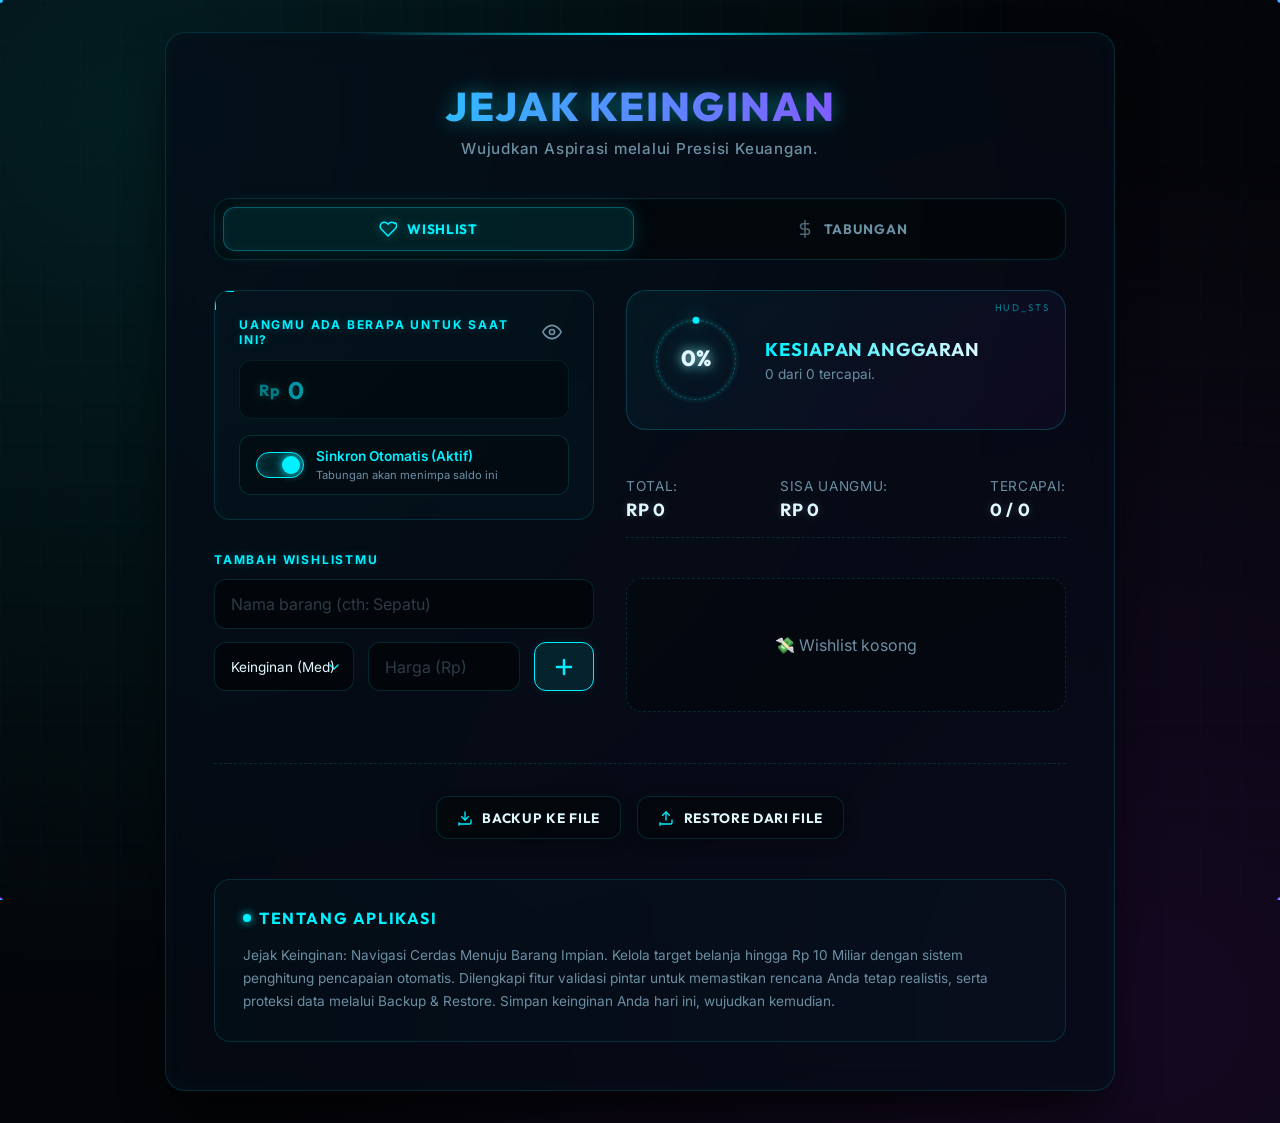
==== commit c9b1c6f2: "change theme" ====
--- a/index.html
+++ b/index.html
@@ -15,6 +15,7 @@
 </head>
 
 <body>
+    <canvas id="particleCanvas"></canvas>
     <div class="container">
         <header>
             <h1>Jejak Keinginan</h1>
@@ -57,7 +58,7 @@
                 <span class="currency-prefix">Rp</span>
                 <input type="text" id="budgetInput" placeholder="0">
             </div>
-            <div class="sync-control" style="margin-top: 16px; display: flex; align-items: center; gap: 12px; background: rgba(0,0,0,0.15); padding: 12px 16px; border-radius: 12px; border: 1px solid rgba(255,255,255,0.05);">
+            <div class="sync-control" style="margin-top: 16px; display: flex; align-items: center; gap: 12px; background: rgba(3, 5, 8, 0.4); padding: 12px 16px; border-radius: 12px; border: 1px solid var(--border);">
                 <label class="switch">
                     <input type="checkbox" id="syncToggle" checked>
                     <span class="slider"></span>
@@ -97,6 +98,12 @@
             <div class="progress-section">
                 <div class="progress-visual">
                     <svg viewBox="0 0 36 36" class="circular-chart">
+                        <defs>
+                            <linearGradient id="progressGradient" x1="0%" y1="0%" x2="100%" y2="100%">
+                                <stop offset="0%" stop-color="#00f0ff" />
+                                <stop offset="100%" stop-color="#b026ff" />
+                            </linearGradient>
+                        </defs>
                         <path class="circle-bg"
                             d="M18 2.0845 a 15.9155 15.9155 0 0 1 0 31.831 a 15.9155 15.9155 0 0 1 0 -31.831" />
                         <path id="progressCircle" class="circle" stroke-dasharray="0, 100"
--- a/style.css
+++ b/style.css
@@ -1,20 +1,28 @@
 :root {
-    --primary: #6366f1;
-    --primary-hover: #4f46e5;
-    --bg-dark: #0f172a;
-    --card-bg: rgba(30, 41, 59, 0.7);
-    --text-main: #f8fafc;
-    --text-muted: #94a3b8;
-    --success: #22c55e;
-    --danger: #ef4444;
-    --border: rgba(255, 255, 255, 0.1);
-    --priority-high: #f87171;
-    --priority-med: #fbbf24;
-    --priority-low: #94a3b8;
+    --primary: #00f0ff; /* Neon Cyan */
+    --primary-hover: #00d0dd;
+    --bg-dark: #030508; /* Void Black */
+    --card-bg: rgba(7, 12, 23, 0.7); /* Deep Glass */
+    --text-main: #e0f8ff; /* Ice White */
+    --text-muted: #6b8fa3; /* Muted Cyber Blue */
+    --success: #00ff88; /* Neon Green */
+    --danger: #ff0055; /* Neon Pink/Red */
+    --accent: #b026ff; /* Electric Purple */
+    --border: rgba(0, 240, 255, 0.15);
+    --border-hover: rgba(0, 240, 255, 0.4);
+    
+    --priority-high: #ff0055;
+    --priority-med: #ffb800;
+    --priority-low: #6b8fa3;
+
+    --glow-shadow: 0 0 15px rgba(0, 240, 255, 0.15);
+    --glow-accent: 0 0 20px rgba(176, 38, 255, 0.2);
+    --glow-text: 0 0 8px rgba(0, 240, 255, 0.5);
 }
 
 .negative {
     color: var(--danger) !important;
+    text-shadow: 0 0 8px rgba(255, 0, 85, 0.5);
 }
 
 * {
@@ -24,6 +32,29 @@
     font-family: 'Inter', system-ui, -apple-system, sans-serif;
 }
 
+/* Futuristic grid overlay */
+body::before {
+    content: "";
+    position: fixed;
+    top: 0; left: 0; right: 0; bottom: 0;
+    background: 
+        linear-gradient(rgba(0, 240, 255, 0.02) 1px, transparent 1px),
+        linear-gradient(90deg, rgba(0, 240, 255, 0.02) 1px, transparent 1px);
+    background-size: 40px 40px;
+    z-index: -1;
+    pointer-events: none;
+}
+
+#particleCanvas {
+    position: fixed;
+    top: 0;
+    left: 0;
+    width: 100vw;
+    height: 100vh;
+    z-index: -2;
+    pointer-events: none;
+}
+
 /* Improved base responsiveness */
 body {
     background-color: var(--bg-dark);
@@ -34,8 +65,8 @@
     align-items: flex-start;
     padding: 2rem 1rem;
     background-image: 
-        radial-gradient(circle at 0% 0%, rgba(99, 102, 241, 0.15) 0%, transparent 50%),
-        radial-gradient(circle at 100% 100%, rgba(99, 102, 241, 0.1) 0%, transparent 50%);
+        radial-gradient(circle at 10% 10%, rgba(0, 240, 255, 0.1) 0%, transparent 60%),
+        radial-gradient(circle at 90% 90%, rgba(176, 38, 255, 0.1) 0%, transparent 60%);
     overflow-x: hidden;
 }
 
@@ -43,14 +74,28 @@
     width: 100%;
     max-width: 600px;
     background: var(--card-bg);
-    backdrop-filter: blur(12px);
-    -webkit-backdrop-filter: blur(12px);
+    backdrop-filter: blur(16px);
+    -webkit-backdrop-filter: blur(16px);
     border: 1px solid var(--border);
-    border-radius: 24px;
+    border-radius: 20px;
     padding: 2.5rem;
-    box-shadow: 0 25px 50px -12px rgba(0, 0, 0, 0.5);
+    box-shadow: 0 25px 50px -12px rgba(0, 0, 0, 0.8), inset 0 0 20px rgba(0, 240, 255, 0.03);
     margin: 0 auto;
     transition: all 0.3s ease;
+    position: relative;
+    overflow: hidden;
+}
+
+/* Sci-fi top border accent */
+.container::after {
+    content: "";
+    position: absolute;
+    top: 0;
+    left: 20%;
+    right: 20%;
+    height: 2px;
+    background: linear-gradient(90deg, transparent, var(--primary), transparent);
+    box-shadow: var(--glow-shadow);
 }
 
 @media (min-width: 800px) {
@@ -93,41 +138,63 @@
 
 header {
     text-align: center;
-    margin-bottom: 2rem;
+    margin-bottom: 2.5rem;
 }
 
 h1 {
-    font-size: 2.25rem;
+    font-size: 2.5rem;
+    font-family: 'Outfit', sans-serif;
     font-weight: 800;
-    letter-spacing: -0.025em;
-    background: linear-gradient(to right, #818cf8, #c084fc);
+    letter-spacing: 0.05em;
+    background: linear-gradient(to right, var(--primary), var(--accent));
     -webkit-background-clip: text;
     background-clip: text;
     -webkit-text-fill-color: transparent;
     margin-bottom: 0.5rem;
+    text-transform: uppercase;
+    filter: drop-shadow(0 0 10px rgba(0, 240, 255, 0.4));
 }
 
 .subtitle {
     color: var(--text-muted);
     font-size: 0.95rem;
+    letter-spacing: 0.05em;
+    font-weight: 500;
 }
 
 .budget-section {
-    background: rgba(255, 255, 255, 0.03);
+    background: rgba(0, 240, 255, 0.02);
     border: 1px solid var(--border);
     border-radius: 16px;
     padding: 1.5rem;
     margin-bottom: 2rem;
+    position: relative;
+    overflow: hidden;
+}
+
+/* Subtle glowing corner accents for panels */
+.budget-section::before {
+    content: "";
+    position: absolute;
+    top: -1px; left: -1px; width: 20px; height: 2px;
+    background: var(--primary);
+}
+.budget-section::after {
+    content: "";
+    position: absolute;
+    top: -1px; left: -1px; width: 2px; height: 20px;
+    background: var(--primary);
 }
 
 .label {
     display: block;
-    font-size: 0.875rem;
-    font-weight: 600;
-    color: var(--text-muted);
+    font-size: 0.75rem;
+    font-weight: 700;
+    color: var(--primary);
     margin-bottom: 0.75rem;
     text-transform: uppercase;
-    letter-spacing: 0.05em;
+    letter-spacing: 0.15em;
+    text-shadow: 0 0 8px rgba(0, 240, 255, 0.3);
 }
 
 .budget-header {
@@ -143,11 +210,11 @@
 
 .btn-toggle {
     background: transparent;
-    border: none;
+    border: 1px solid transparent;
     color: var(--text-muted);
     cursor: pointer;
-    padding: 0.25rem;
-    border-radius: 6px;
+    padding: 0.35rem;
+    border-radius: 8px;
     display: flex;
     align-items: center;
     justify-content: center;
@@ -156,7 +223,9 @@
 
 .btn-toggle:hover {
     color: var(--primary);
-    background: rgba(99, 102, 241, 0.1);
+    border-color: var(--border);
+    background: rgba(0, 240, 255, 0.05);
+    box-shadow: var(--glow-shadow);
 }
 
 .input-wrapper {
@@ -167,132 +236,200 @@
 
 .currency-prefix {
     position: absolute;
-    left: 1rem;
-    color: var(--text-muted);
-    font-weight: 600;
-}
-
-input {
+    left: 1.25rem;
+    color: var(--primary);
+    font-weight: 700;
+    font-family: 'Outfit', sans-serif;
+    letter-spacing: 0.05em;
+    text-shadow: var(--glow-text);
+}
+
+input, select {
     width: 100%;
-    background: rgba(15, 23, 42, 0.5);
+    background: rgba(3, 5, 8, 0.8);
     border: 1px solid var(--border);
     border-radius: 12px;
-    padding: 0.75rem 1rem;
-    color: white;
+    padding: 0.85rem 1rem;
+    color: var(--text-main);
     font-size: 1rem;
-    transition: all 0.2s;
-}
-
-input:focus {
+    transition: all 0.3s cubic-bezier(0.4, 0, 0.2, 1);
+    font-family: inherit;
+}
+
+/* Sci-fi focus effects */
+input:focus, select:focus {
     outline: none;
     border-color: var(--primary);
-    box-shadow: 0 0 0 4px rgba(99, 102, 241, 0.2);
+    background: rgba(0, 240, 255, 0.03);
+    box-shadow: 0 0 15px rgba(0, 240, 255, 0.2), inset 0 0 10px rgba(0, 240, 255, 0.05);
+}
+
+input::placeholder {
+    color: rgba(107, 143, 163, 0.4);
 }
 
 .input-error {
     border-color: var(--danger) !important;
-    box-shadow: 0 0 0 4px rgba(239, 68, 68, 0.2) !important;
-    animation: shake 0.4s cubic-bezier(.36,.07,.19,.97) both;
-}
-
-@keyframes shake {
-    10%, 90% { transform: translate3d(-1px, 0, 0); }
-    20%, 80% { transform: translate3d(2px, 0, 0); }
-    30%, 50%, 70% { transform: translate3d(-4px, 0, 0); }
-    40%, 60% { transform: translate3d(4px, 0, 0); }
+    box-shadow: 0 0 15px rgba(255, 0, 85, 0.3), inset 0 0 10px rgba(255, 0, 85, 0.1) !important;
+    animation: glitch 0.3s cubic-bezier(.36,.07,.19,.97) both;
+}
+
+@keyframes glitch {
+    0% { transform: translate(0) }
+    20% { transform: translate(-4px, 2px) }
+    40% { transform: translate(4px, -2px) }
+    60% { transform: translate(-4px, -2px) }
+    80% { transform: translate(4px, 2px) }
+    100% { transform: translate(0) }
 }
 
 .budget-section input {
-    padding-left: 2.5rem;
-    font-size: 1.25rem;
+    padding-left: 3rem;
+    font-size: 1.5rem;
+    font-family: 'Outfit', sans-serif;
     font-weight: 700;
+    color: var(--primary);
+    text-shadow: 0 0 10px rgba(0, 240, 255, 0.3);
 }
 
 .add-item-form {
     display: flex;
     flex-direction: column;
-    gap: 0.75rem;
+    gap: 0.85rem;
     margin-bottom: 2rem;
 }
 
 .priority-select {
-    background: rgba(15, 23, 42, 0.5);
-    border: 1px solid var(--border);
-    border-radius: 12px;
-    padding: 0.75rem;
-    color: var(--text-muted);
+    color: var(--text-main);
     font-size: 0.85rem;
     cursor: pointer;
-    outline: none;
-    transition: all 0.2s;
-}
-
-.priority-select:focus {
-    border-color: var(--primary);
+    background-image: url("data:image/svg+xml,%3Csvg xmlns='http://www.w3.org/2000/svg' width='24' height='24' viewBox='0 0 24 24' fill='none' stroke='%2300f0ff' stroke-width='2' stroke-linecap='round' stroke-linejoin='round'%3E%3Cpolyline points='6 9 12 15 18 9'%3E%3C/polyline%3E%3C/svg%3E");
+    background-repeat: no-repeat;
+    background-position: right 0.7rem top 50%;
+    background-size: 1rem auto;
+    appearance: none;
+    -webkit-appearance: none;
+}
+
+.priority-select option {
+    background: var(--bg-dark);
+    color: var(--text-main);
 }
 
 .input-group {
     display: grid;
-    grid-template-columns: 120px 1fr 60px;
-    gap: 0.75rem;
+    grid-template-columns: 140px 1fr 60px;
+    gap: 0.85rem;
 }
 
 .btn-add {
-    background: var(--primary);
-    color: white;
-    border: none;
+    background: rgba(0, 240, 255, 0.1);
+    color: var(--primary);
+    border: 1px solid var(--primary);
     border-radius: 12px;
     cursor: pointer;
     font-weight: 600;
-    transition: background 0.2s;
+    transition: all 0.3s ease;
     display: flex;
     align-items: center;
     justify-content: center;
+    box-shadow: 0 0 10px rgba(0, 240, 255, 0.1);
 }
 
 .btn-add:hover {
-    background: var(--primary-hover);
+    background: var(--primary);
+    color: var(--bg-dark);
+    box-shadow: 0 0 20px rgba(0, 240, 255, 0.4);
+    transform: translateY(-2px);
+}
+
+.btn-add:active {
+    transform: translateY(0);
 }
 
 .btn-add.editing {
+    background: rgba(0, 255, 136, 0.1);
+    color: var(--success);
+    border-color: var(--success);
+    box-shadow: 0 0 10px rgba(0, 255, 136, 0.1);
+}
+.btn-add.editing:hover {
     background: var(--success);
+    color: var(--bg-dark);
+    box-shadow: 0 0 20px rgba(0, 255, 136, 0.4);
 }
 
 .wishlist-summary {
     display: flex;
     justify-content: space-between;
     padding: 1rem 0;
-    border-bottom: 1px solid var(--border);
-    margin-bottom: 1rem;
-    font-size: 0.9rem;
+    border-bottom: 1px dashed var(--border);
+    margin-bottom: 1.5rem;
+    font-size: 0.85rem;
     color: var(--text-muted);
+    text-transform: uppercase;
+    letter-spacing: 0.05em;
 }
 
 .summary-item b {
     color: var(--text-main);
+    font-size: 1.1rem;
+    font-family: 'Outfit', sans-serif;
+    display: block;
+    margin-top: 4px;
+    text-shadow: 0 0 8px rgba(224, 248, 255, 0.2);
 }
 
 .wishlist-items {
     display: flex;
     flex-direction: column;
-    gap: 0.75rem;
+    gap: 1rem;
 }
 
 /* Progress Section */
 .progress-section {
-    background: linear-gradient(135deg, rgba(99, 102, 241, 0.1), rgba(192, 132, 252, 0.05));
-    border: 1px solid rgba(99, 102, 241, 0.2);
+    background: linear-gradient(135deg, rgba(0, 240, 255, 0.05), rgba(176, 38, 255, 0.05));
+    border: 1px solid rgba(0, 240, 255, 0.2);
     border-radius: 20px;
-    padding: 1.25rem;
+    padding: 1.5rem;
     margin-bottom: 2rem;
     display: flex;
     align-items: center;
     gap: 1.5rem;
+    position: relative;
+    box-shadow: inset 0 0 20px rgba(0, 240, 255, 0.02);
+}
+
+.progress-section::before {
+    content: "HUD_STS";
+    position: absolute;
+    top: 10px; right: 15px;
+    font-size: 0.6rem;
+    color: var(--primary);
+    opacity: 0.5;
+    letter-spacing: 0.2em;
+    font-family: 'Outfit', sans-serif;
 }
 
 .progress-visual {
-    width: 80px;
-    height: 80px;
+    width: 90px;
+    height: 90px;
+    position: relative;
+}
+
+/* Sci-fi rotating inner ring */
+.progress-visual::after {
+    content: "";
+    position: absolute;
+    top: 5px; left: 5px; right: 5px; bottom: 5px;
+    border: 1px dashed rgba(0, 240, 255, 0.3);
+    border-radius: 50%;
+    animation: rotate 15s linear infinite;
+    pointer-events: none;
+}
+
+@keyframes rotate {
+    100% { transform: rotate(360deg); }
 }
 
 .circular-chart {
@@ -300,38 +437,44 @@
     margin: 0 auto;
     max-width: 100%;
     max-height: 100%;
+    filter: drop-shadow(0 0 8px rgba(0, 240, 255, 0.5));
 }
 
 .circle-bg {
     fill: none;
-    stroke: rgba(255, 255, 255, 0.05);
-    stroke-width: 2.8;
+    stroke: rgba(0, 240, 255, 0.05);
+    stroke-width: 2.5;
 }
 
 .circle {
     fill: none;
+    stroke: url(#progressGradient);
     stroke: var(--primary);
     stroke-width: 2.8;
     stroke-linecap: round;
-    transition: stroke-dasharray 0.6s cubic-bezier(0.4, 0, 0.2, 1);
+    transition: stroke-dasharray 0.8s cubic-bezier(0.175, 0.885, 0.32, 1.275);
 }
 
 .percentage {
     fill: var(--text-main);
     font-family: 'Outfit', sans-serif;
     font-size: 0.55rem;
+    font-weight: 800;
+    text-anchor: middle;
+    text-shadow: 0 0 10px rgba(255,255,255,0.5);
+}
+
+.progress-info h4 {
+    font-size: 1.15rem;
+    font-family: 'Outfit', sans-serif;
     font-weight: 700;
-    text-anchor: middle;
-}
-
-.progress-info h4 {
-    font-size: 1.1rem;
-    font-weight: 700;
-    margin-bottom: 0.25rem;
-    background: linear-gradient(to right, #818cf8, #c084fc);
+    margin-bottom: 0.35rem;
+    background: linear-gradient(to right, var(--primary), var(--text-main));
     -webkit-background-clip: text;
     background-clip: text;
     -webkit-text-fill-color: transparent;
+    text-transform: uppercase;
+    letter-spacing: 0.05em;
 }
 
 .progress-info p {
@@ -339,8 +482,9 @@
     color: var(--text-muted);
 }
 
+/* Item Cards */
 .item-card {
-    background: rgba(255, 255, 255, 0.03);
+    background: rgba(3, 5, 10, 0.4);
     border: 1px solid var(--border);
     border-radius: 16px;
     padding: 1.25rem;
@@ -348,18 +492,52 @@
     justify-content: space-between;
     align-items: center;
     transition: all 0.3s cubic-bezier(0.4, 0, 0.2, 1);
-    animation: slideIn 0.3s ease-out;
+    animation: slideIn 0.4s cubic-bezier(0.175, 0.885, 0.32, 1.1) forwards;
     gap: 1rem;
+    position: relative;
+    overflow: hidden;
+}
+
+.item-card:hover {
+    transform: translateY(-2px) scale(1.01);
+    border-color: var(--border-hover);
+    box-shadow: 0 10px 20px rgba(0, 0, 0, 0.5), 0 0 15px rgba(0, 240, 255, 0.1);
+    background: rgba(0, 240, 255, 0.03);
+}
+
+/* Glowing side strip for item cards */
+.item-card::before {
+    content: "";
+    position: absolute;
+    left: 0; top: 0; bottom: 0;
+    width: 3px;
+    background: var(--border);
+    transition: all 0.3s ease;
+}
+
+.item-card:hover::before {
+    background: var(--primary);
+    box-shadow: 2px 0 8px var(--primary);
 }
 
 @keyframes slideIn {
-    from { opacity: 0; transform: translateY(10px); }
+    from { opacity: 0; transform: translateY(15px); }
     to { opacity: 1; transform: translateY(0); }
 }
 
 .item-card.affordable {
-    background: rgba(34, 197, 94, 0.1);
-    border-color: rgba(34, 197, 94, 0.3);
+    background: rgba(0, 255, 136, 0.03);
+    border-color: rgba(0, 255, 136, 0.3);
+}
+
+.item-card.affordable::before {
+    background: var(--success);
+    box-shadow: 2px 0 8px rgba(0, 255, 136, 0.5);
+}
+
+.item-card.affordable:hover {
+    box-shadow: 0 10px 20px rgba(0, 0, 0, 0.5), 0 0 15px rgba(0, 255, 136, 0.1);
+    background: rgba(0, 255, 136, 0.05);
 }
 
 .item-info {
@@ -370,68 +548,80 @@
 
 .item-progress-container {
     width: 100%;
-    height: 4px;
-    background: rgba(255, 255, 255, 0.05);
-    border-radius: 2px;
-    margin-top: 8px;
+    height: 6px;
+    background: rgba(0, 240, 255, 0.05);
+    border-radius: 3px;
+    margin-top: 10px;
     overflow: hidden;
+    position: relative;
 }
 
 .item-progress-bar {
     height: 100%;
-    background: var(--primary);
-    border-radius: 2px;
-    transition: width 0.6s cubic-bezier(0.4, 0, 0.2, 1);
+    background: linear-gradient(90deg, var(--accent), var(--primary));
+    border-radius: 3px;
+    transition: width 0.8s cubic-bezier(0.175, 0.885, 0.32, 1.275);
+    box-shadow: 0 0 10px rgba(0, 240, 255, 0.5);
 }
 
 .affordable .item-progress-bar {
-    background: var(--success);
+    background: linear-gradient(90deg, #00b35f, var(--success));
+    box-shadow: 0 0 10px rgba(0, 255, 136, 0.5);
 }
 
 .item-name {
-    font-weight: 600;
-    font-size: 1.05rem;
+    font-weight: 700;
+    font-size: 1.1rem;
+    font-family: 'Outfit', sans-serif;
+    letter-spacing: 0.02em;
+    color: var(--text-main);
 }
 
 .item-price {
     font-size: 0.85rem;
     color: var(--text-muted);
+    font-family: 'Outfit', sans-serif;
+    margin-top: 2px;
 }
 
 .priority-badge {
-    font-size: 0.65rem;
-    font-weight: 700;
+    font-size: 0.6rem;
+    font-weight: 800;
     text-transform: uppercase;
-    padding: 2px 8px;
+    letter-spacing: 0.1em;
+    padding: 3px 8px;
     border-radius: 4px;
-    margin-bottom: 4px;
+    margin-bottom: 6px;
     display: inline-block;
     width: fit-content;
-}
-
-.priority-3 { background: rgba(248, 113, 113, 0.15); color: #fca5a5; }
-.priority-2 { background: rgba(251, 191, 36, 0.15); color: #fcd34d; }
-.priority-1 { background: rgba(148, 163, 184, 0.15); color: #cbd5e1; }
+    border: 1px solid transparent;
+}
+
+.priority-3 { background: rgba(255, 0, 85, 0.1); color: var(--danger); border-color: rgba(255, 0, 85, 0.3); text-shadow: 0 0 5px rgba(255, 0, 85, 0.3); }
+.priority-2 { background: rgba(255, 184, 0, 0.1); color: var(--priority-med); border-color: rgba(255, 184, 0, 0.3); text-shadow: 0 0 5px rgba(255, 184, 0, 0.3); }
+.priority-1 { background: rgba(107, 143, 163, 0.1); color: var(--text-muted); border-color: rgba(107, 143, 163, 0.3); }
 
 .affordable .item-status {
     color: var(--success);
     font-size: 0.75rem;
-    font-weight: 700;
+    font-weight: 800;
     text-transform: uppercase;
+    letter-spacing: 0.1em;
     display: flex;
     align-items: center;
-    gap: 0.25rem;
+    gap: 0.35rem;
+    text-shadow: 0 0 8px rgba(0, 255, 136, 0.4);
 }
 
 .item-actions {
     display: flex;
-    gap: 0.75rem;
+    gap: 0.5rem;
 }
 
 .btn-delete {
-    background: transparent;
-    border: none;
-    color: var(--text-muted);
+    background: rgba(255, 0, 85, 0.05);
+    border: 1px solid transparent;
+    color: var(--danger);
     cursor: pointer;
     padding: 0.5rem;
     border-radius: 8px;
@@ -439,20 +629,23 @@
 }
 
 .btn-delete:hover {
-    color: var(--danger);
-    background: rgba(239, 68, 68, 0.1);
+    background: rgba(255, 0, 85, 0.15);
+    border-color: rgba(255, 0, 85, 0.4);
+    box-shadow: 0 0 10px rgba(255, 0, 85, 0.2);
+    transform: scale(1.05);
 }
 
 /* Nav/Tabs */
 .tab-nav {
     display: flex;
-    gap: 8px;
-    margin-bottom: 24px;
-    background: rgba(255, 255, 255, 0.03);
-    padding: 6px;
-    border-radius: 14px;
-    border: 1px solid rgba(255, 255, 255, 0.05);
+    gap: 12px;
+    margin-bottom: 30px;
+    background: rgba(3, 5, 8, 0.6);
+    padding: 8px;
+    border-radius: 16px;
+    border: 1px solid var(--border);
     width: 100%;
+    box-shadow: inset 0 0 15px rgba(0, 240, 255, 0.02);
 }
 
 .tab-btn {
@@ -460,48 +653,53 @@
     display: flex;
     align-items: center;
     justify-content: center;
-    gap: 8px;
-    padding: 10px 16px;
-    border: none;
+    gap: 10px;
+    padding: 12px 16px;
+    border: 1px solid transparent;
     background: transparent;
     color: var(--text-muted);
-    font-weight: 600;
-    font-family: inherit;
+    font-weight: 700;
+    font-family: 'Outfit', sans-serif;
+    letter-spacing: 0.05em;
+    text-transform: uppercase;
     cursor: pointer;
-    border-radius: 10px;
-    transition: all 0.2s ease;
-    text-decoration: none; /* Fix: remove link underline */
-    font-size: 0.9rem;
+    border-radius: 12px;
+    transition: all 0.3s cubic-bezier(0.175, 0.885, 0.32, 1.275);
+    text-decoration: none;
+    font-size: 0.85rem;
 }
 
 .tab-btn svg {
-    opacity: 0.6;
-    transition: all 0.2s ease;
+    opacity: 0.7;
+    transition: all 0.3s ease;
 }
 
 .tab-btn:hover {
-    background: rgba(255, 255, 255, 0.05);
+    background: rgba(0, 240, 255, 0.05);
     color: var(--text-main);
 }
 
 .tab-btn:active {
-    transform: scale(0.98);
+    transform: scale(0.97);
 }
 
 .tab-btn.active {
-    background: rgba(255, 255, 255, 0.1);
-    color: var(--text-main);
-    box-shadow: 0 4px 12px rgba(0, 0, 0, 0.15);
+    background: rgba(0, 240, 255, 0.1);
+    border-color: rgba(0, 240, 255, 0.3);
+    color: var(--primary);
+    box-shadow: 0 0 20px rgba(0, 240, 255, 0.15), inset 0 0 10px rgba(0, 240, 255, 0.05);
+    text-shadow: 0 0 8px rgba(0, 240, 255, 0.3);
 }
 
 .tab-btn.active svg {
     opacity: 1;
     color: var(--primary);
+    filter: drop-shadow(0 0 5px rgba(0, 240, 255, 0.5));
 }
 
 .tab-content {
     display: none;
-    animation: fadeIn 0.4s ease forwards;
+    animation: fadeIn 0.5s cubic-bezier(0.175, 0.885, 0.32, 1.1) forwards;
 }
 
 .tab-content.active {
@@ -509,8 +707,8 @@
 }
 
 @keyframes fadeIn {
-    from { opacity: 0; transform: translateY(10px); }
-    to { opacity: 1; transform: translateY(0); }
+    from { opacity: 0; transform: translateY(15px); filter: blur(5px); }
+    to { opacity: 1; transform: translateY(0); filter: blur(0); }
 }
 
 /* Savings Dashboard */
@@ -519,43 +717,69 @@
 }
 
 .balance-card {
-    background: linear-gradient(135deg, rgba(99, 102, 241, 0.15), rgba(168, 85, 247, 0.15));
-    padding: 32px 24px;
+    background: linear-gradient(135deg, rgba(0, 240, 255, 0.1), rgba(176, 38, 255, 0.05));
+    padding: 36px 24px;
     border-radius: 20px;
-    border: 1px solid rgba(255, 255, 255, 0.1);
+    border: 1px solid rgba(0, 240, 255, 0.2);
     text-align: center;
     margin-bottom: 16px;
     margin-top: 8px;
-    box-shadow: 0 10px 30px rgba(0, 0, 0, 0.2);
+    box-shadow: 0 15px 35px rgba(0, 0, 0, 0.5), inset 0 0 20px rgba(0, 240, 255, 0.05);
+    position: relative;
+    overflow: hidden;
+}
+
+/* Scanning effect over balance */
+.balance-card::after {
+    content: "";
+    position: absolute;
+    top: -50%; left: -50%; width: 200%; height: 200%;
+    background: linear-gradient(rgba(255,255,255,0), rgba(255,255,255,0.03), rgba(255,255,255,0));
+    transform: rotate(30deg);
+    animation: scan 8s linear infinite;
+    pointer-events: none;
+}
+
+@keyframes scan {
+    0% { transform: rotate(30deg) translateY(100%); }
+    100% { transform: rotate(30deg) translateY(-100%); }
 }
 
 .balance-card .label {
     font-size: 0.85rem;
-    color: var(--text-muted);
+    color: var(--primary);
     text-transform: uppercase;
-    letter-spacing: 1px;
-    margin-bottom: 8px;
+    letter-spacing: 0.15em;
+    font-weight: 700;
+    margin-bottom: 12px;
     display: block;
+    text-shadow: 0 0 8px rgba(0, 240, 255, 0.3);
 }
 
 .balance-card h2 {
-    font-size: 2.5rem;
+    font-size: 2.75rem;
+    font-family: 'Outfit', sans-serif;
     font-weight: 800;
     margin: 0;
     color: #ffffff;
-    text-shadow: 0 4px 16px rgba(255, 255, 255, 0.25);
+    text-shadow: 0 0 20px rgba(0, 240, 255, 0.4);
+    letter-spacing: 0.02em;
 }
 
 .savings-rate {
     display: inline-block;
-    padding: 6px 14px;
+    padding: 6px 16px;
     border-radius: 20px;
-    font-size: 0.85rem;
-    font-weight: 600;
-    background: rgba(255, 255, 255, 0.05);
-    color: var(--text-muted);
-    margin-top: 12px;
+    font-size: 0.75rem;
+    font-weight: 800;
+    text-transform: uppercase;
+    letter-spacing: 0.1em;
+    background: rgba(0, 240, 255, 0.1);
+    border: 1px solid rgba(0, 240, 255, 0.3);
+    color: var(--primary);
+    margin-top: 16px;
     transition: all 0.3s ease;
+    box-shadow: 0 0 10px rgba(0, 240, 255, 0.1);
 }
 
 .savings-stats {
@@ -565,119 +789,171 @@
 }
 
 .stat-box {
-    background: var(--card-bg);
-    padding: 16px;
+    background: rgba(3, 5, 8, 0.6);
+    padding: 18px;
     border-radius: 16px;
-    border: 1px solid rgba(255, 255, 255, 0.05);
+    border: 1px solid var(--border);
     display: flex;
     flex-direction: column;
-    gap: 4px;
+    gap: 6px;
+    transition: all 0.3s ease;
+    position: relative;
+    overflow: hidden;
+}
+
+.stat-box:hover {
+    border-color: rgba(0, 240, 255, 0.3);
+    background: rgba(0, 240, 255, 0.03);
+    box-shadow: 0 5px 15px rgba(0, 0, 0, 0.3);
 }
 
 .stat-box span {
-    font-size: 0.75rem;
+    font-size: 0.7rem;
     color: var(--text-muted);
+    text-transform: uppercase;
+    letter-spacing: 0.1em;
+    font-weight: 700;
 }
 
 .stat-box b {
-    font-size: 1.1rem;
-}
-
-.stat-box.income b { color: var(--success); }
-.stat-box.expense b { color: var(--danger); }
+    font-size: 1.25rem;
+    font-family: 'Outfit', sans-serif;
+    color: var(--text-main);
+}
+
+.stat-box.income::before { content: ""; position: absolute; top: 0; left: 0; right: 0; height: 2px; background: var(--success); box-shadow: 0 0 8px var(--success); }
+.stat-box.expense::before { content: ""; position: absolute; top: 0; left: 0; right: 0; height: 2px; background: var(--danger); box-shadow: 0 0 8px var(--danger); }
+
+.stat-box.income b { color: var(--success); text-shadow: 0 0 10px rgba(0, 255, 136, 0.2); }
+.stat-box.expense b { color: var(--danger); text-shadow: 0 0 10px rgba(255, 0, 85, 0.2); }
 
 /* Transaction History */
 .trans-item {
-    border-left: 4px solid var(--primary);
-}
-
-.trans-item.type-income { border-left-color: var(--success); }
-.trans-item.type-expense { border-left-color: var(--danger); }
+    border-left: 3px solid var(--primary);
+}
+
+.trans-item.type-income { border-left-color: var(--success); box-shadow: -2px 0 10px rgba(0,255,136,0.1); }
+.trans-item.type-expense { border-left-color: var(--danger); box-shadow: -2px 0 10px rgba(255,0,85,0.1); }
 
 .trans-date {
     font-size: 0.7rem;
     color: var(--text-muted);
-    margin-bottom: 4px;
+    margin-bottom: 6px;
+    font-family: 'Outfit', monospace;
+    letter-spacing: 0.05em;
 }
 
 .management-section {
-    margin-top: 2rem;
-    padding-top: 1.5rem;
-    border-top: 1px solid var(--border);
+    margin-top: 2.5rem;
+    padding-top: 2rem;
+    border-top: 1px dashed var(--border);
 }
 
 .management-buttons {
     display: flex;
-    gap: 0.75rem;
+    gap: 1rem;
     justify-content: center;
 }
 
 .btn-secondary {
-    background: rgba(255, 255, 255, 0.05);
-    color: var(--text-muted);
+    background: rgba(3, 5, 8, 0.6);
+    color: var(--text-main);
     border: 1px solid var(--border);
     border-radius: 12px;
-    padding: 0.6rem 1rem;
+    padding: 0.7rem 1.25rem;
     font-size: 0.85rem;
-    font-weight: 600;
+    font-family: 'Outfit', sans-serif;
+    font-weight: 700;
+    text-transform: uppercase;
+    letter-spacing: 0.05em;
     cursor: pointer;
     display: flex;
     align-items: center;
-    gap: 0.5rem;
-    transition: all 0.2s;
+    gap: 0.6rem;
+    transition: all 0.3s;
+    box-shadow: 0 5px 15px rgba(0, 0, 0, 0.3);
+}
+
+.btn-secondary svg {
+    color: var(--primary);
 }
 
 .btn-secondary:hover {
-    background: rgba(255, 255, 255, 0.1);
-    color: var(--text-main);
-    border-color: var(--primary);
+    background: rgba(0, 240, 255, 0.05);
+    color: var(--primary);
+    border-color: rgba(0, 240, 255, 0.4);
+    box-shadow: 0 5px 20px rgba(0, 240, 255, 0.15);
+    transform: translateY(-2px);
 }
 
 .about-section {
-    margin-top: 2rem;
-    padding: 1.5rem;
-    background: rgba(255, 255, 255, 0.02);
+    margin-top: 2.5rem;
+    padding: 1.75rem;
+    background: rgba(0, 240, 255, 0.02);
     border-radius: 16px;
     border: 1px solid var(--border);
+    position: relative;
+    overflow: hidden;
 }
 
 .about-section h3 {
     font-size: 1rem;
-    margin-bottom: 0.75rem;
-    color: var(--primary);
+    margin-bottom: 1rem;
+    color: var(--primary);
+    font-family: 'Outfit', sans-serif;
+    text-transform: uppercase;
+    letter-spacing: 0.1em;
+    display: flex;
+    align-items: center;
+    gap: 8px;
+}
+
+.about-section h3::before {
+    content: "";
+    display: block;
+    width: 8px; height: 8px;
+    background: var(--primary);
+    border-radius: 50%;
+    box-shadow: 0 0 8px var(--primary);
 }
 
 .about-section p {
     font-size: 0.85rem;
-    line-height: 1.6;
+    line-height: 1.7;
     color: var(--text-muted);
 }
 
 .empty-state {
     text-align: center;
-    padding: 3rem 0;
+    padding: 3.5rem 0;
     color: var(--text-muted);
+    background: rgba(3, 5, 8, 0.4);
+    border: 1px dashed var(--border);
+    border-radius: 16px;
+    margin-top: 1rem;
 }
 
 .empty-icon {
     font-size: 3rem;
     margin-bottom: 1rem;
-    opacity: 0.5;
+    opacity: 0.4;
+    filter: drop-shadow(0 0 10px rgba(0,240,255,0.2));
 }
 
 /* Custom Scrollbar */
 ::-webkit-scrollbar {
-    width: 8px;
+    width: 6px;
 }
 ::-webkit-scrollbar-track {
-    background: transparent;
+    background: var(--bg-dark);
 }
 ::-webkit-scrollbar-thumb {
-    background: var(--border);
-    border-radius: 4px;
+    background: rgba(0, 240, 255, 0.2);
+    border-radius: 10px;
 }
 ::-webkit-scrollbar-thumb:hover {
-    background: rgba(255, 255, 255, 0.2);
+    background: rgba(0, 240, 255, 0.5);
+    box-shadow: 0 0 10px var(--primary);
 }
 
 /* Responsive Media Queries */
@@ -690,14 +966,14 @@
     }
     
     h1 {
-        font-size: 2rem;
+        font-size: 2.2rem;
     }
 }
 
 /* Standard Mobile */
 @media (max-width: 600px) {
     body {
-        padding: 1rem 0.75rem;
+        padding: 1rem 0.5rem;
     }
 
     .container {
@@ -707,17 +983,22 @@
 
     .wishlist-summary {
         flex-direction: column;
-        gap: 0.5rem;
+        gap: 0.75rem;
         align-items: flex-start;
-        padding: 0.75rem 0;
+        padding: 1rem 0;
     }
 
     .summary-item {
         display: flex;
         justify-content: space-between;
+        align-items: center;
         width: 100%;
-        border-bottom: 1px solid rgba(255, 255, 255, 0.05);
-        padding-bottom: 0.5rem;
+        border-bottom: 1px solid rgba(0, 240, 255, 0.05);
+        padding-bottom: 0.75rem;
+    }
+    
+    .summary-item b {
+        margin-top: 0;
     }
 
     .summary-item:last-child {
@@ -737,32 +1018,32 @@
 /* Small Mobile */
 @media (max-width: 400px) {
     h1 {
-        font-size: 1.75rem;
+        font-size: 1.85rem;
     }
     
     .subtitle {
-        font-size: 0.85rem;
+        font-size: 0.8rem;
     }
 
     .budget-section {
-        padding: 1rem;
+        padding: 1.25rem;
     }
 
     .budget-section input {
-        font-size: 1.1rem;
+        font-size: 1.25rem;
     }
 
     .item-card {
         flex-direction: column;
         align-items: flex-start;
-        gap: 0.75rem;
+        gap: 1rem;
     }
 
     .item-actions {
         width: 100%;
         justify-content: flex-end;
-        border-top: 1px solid var(--border);
-        padding-top: 0.75rem;
+        border-top: 1px solid rgba(0, 240, 255, 0.1);
+        padding-top: 0.85rem;
     }
 
     .management-buttons {
@@ -783,7 +1064,7 @@
     }
     
     header {
-        margin-bottom: 1rem;
+        margin-bottom: 1.5rem;
     }
 }
 
@@ -791,8 +1072,8 @@
 .switch {
   position: relative;
   display: inline-block;
-  width: 44px;
-  height: 24px;
+  width: 48px;
+  height: 26px;
   flex-shrink: 0;
 }
 .switch input { 
@@ -804,26 +1085,28 @@
   position: absolute;
   cursor: pointer;
   top: 0; left: 0; right: 0; bottom: 0;
-  background-color: rgba(255,255,255,0.1);
-  transition: .4s;
+  background-color: rgba(3, 5, 8, 0.8);
+  transition: .4s cubic-bezier(0.175, 0.885, 0.32, 1.275);
   border-radius: 34px;
-  border: 1px solid rgba(255,255,255,0.1);
+  border: 1px solid var(--border);
+  box-shadow: inset 0 0 5px rgba(0,0,0,0.5);
 }
 .slider:before {
   position: absolute;
   content: "";
   height: 18px; width: 18px;
-  left: 2px; bottom: 2px;
+  left: 3px; bottom: 3px;
   background-color: var(--text-muted);
-  transition: .4s;
+  transition: .4s cubic-bezier(0.175, 0.885, 0.32, 1.275);
   border-radius: 50%;
 }
 input:checked + .slider {
+  background-color: rgba(0, 240, 255, 0.1);
+  border-color: var(--primary);
+  box-shadow: inset 0 0 10px rgba(0, 240, 255, 0.2);
+}
+input:checked + .slider:before {
+  transform: translateX(22px);
   background-color: var(--primary);
-  border-color: var(--primary);
-}
-input:checked + .slider:before {
-  transform: translateX(20px);
-  background-color: white;
-  box-shadow: 0 0 8px rgba(255,255,255,0.5);
-}
+  box-shadow: 0 0 10px var(--primary);
+}
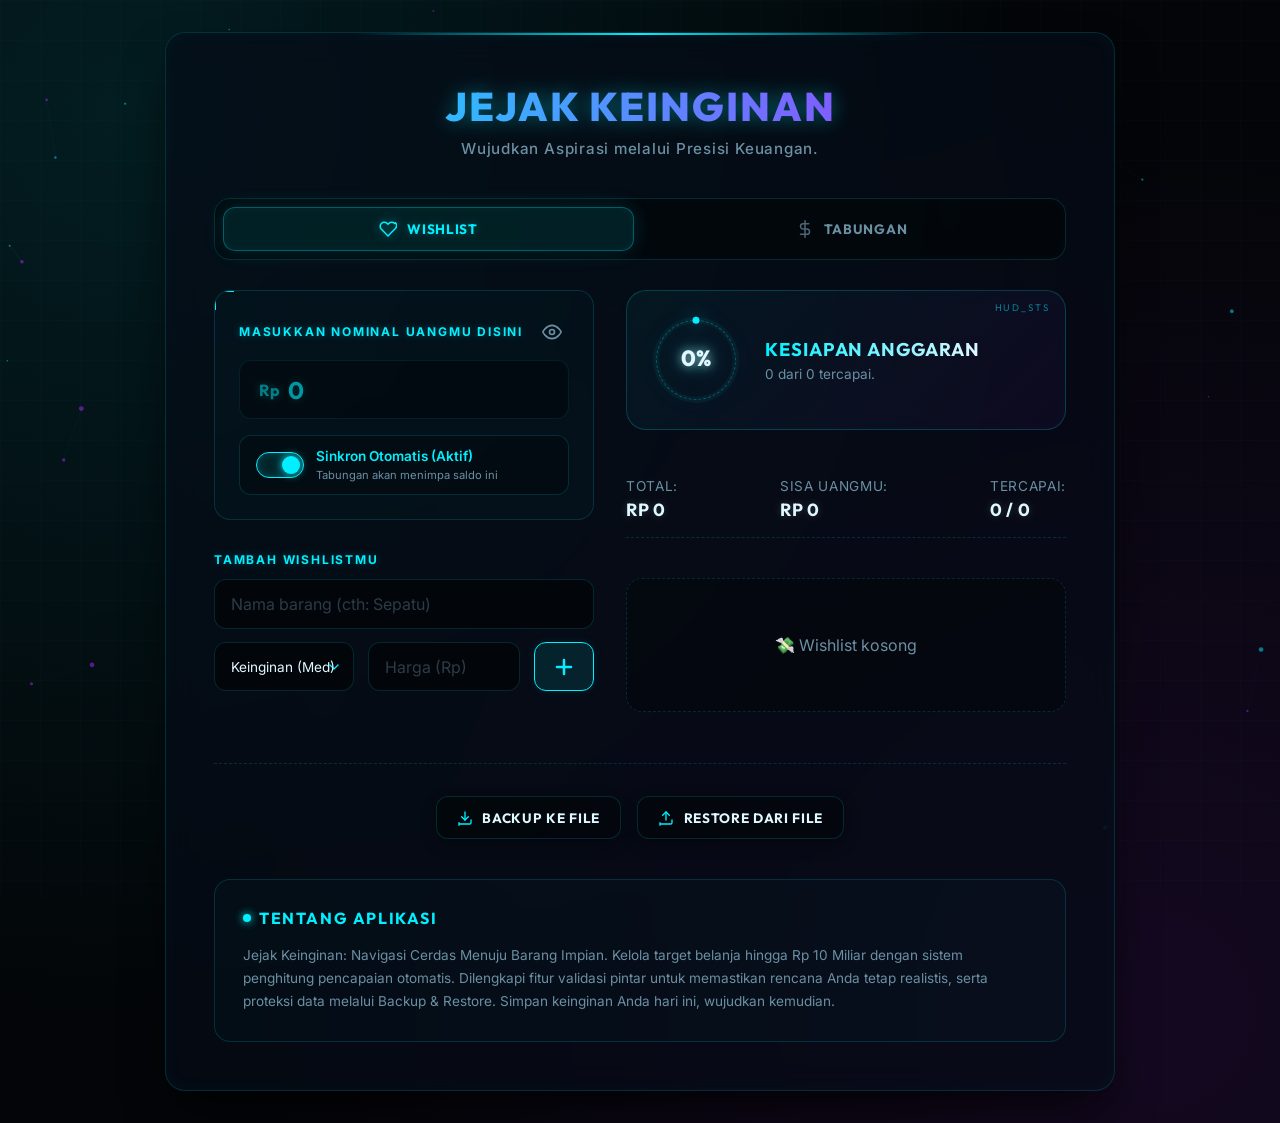
==== commit f80903ef: "nominal new" ====
--- a/index.html
+++ b/index.html
@@ -46,7 +46,7 @@
         <div class="panel-left">
             <section class="budget-section">
             <div class="budget-header">
-                <label class="label" for="budgetInput">Uangmu ada berapa untuk saat ini?</label>
+                <label class="label" for="budgetInput">Masukkan Nominal Uangmu Disini</label>
                 <button id="toggleVisibility" class="btn-toggle" title="Tampilkan/Sembunyikan Nominal">
                     <svg id="eyeIcon" width="20" height="20" viewBox="0 0 24 24" fill="none" stroke="currentColor"
                         stroke-width="2" stroke-linecap="round" stroke-linejoin="round">
@@ -168,4 +168,4 @@
     <script src="script.js"></script>
 </body>
 
-</html>+</html>
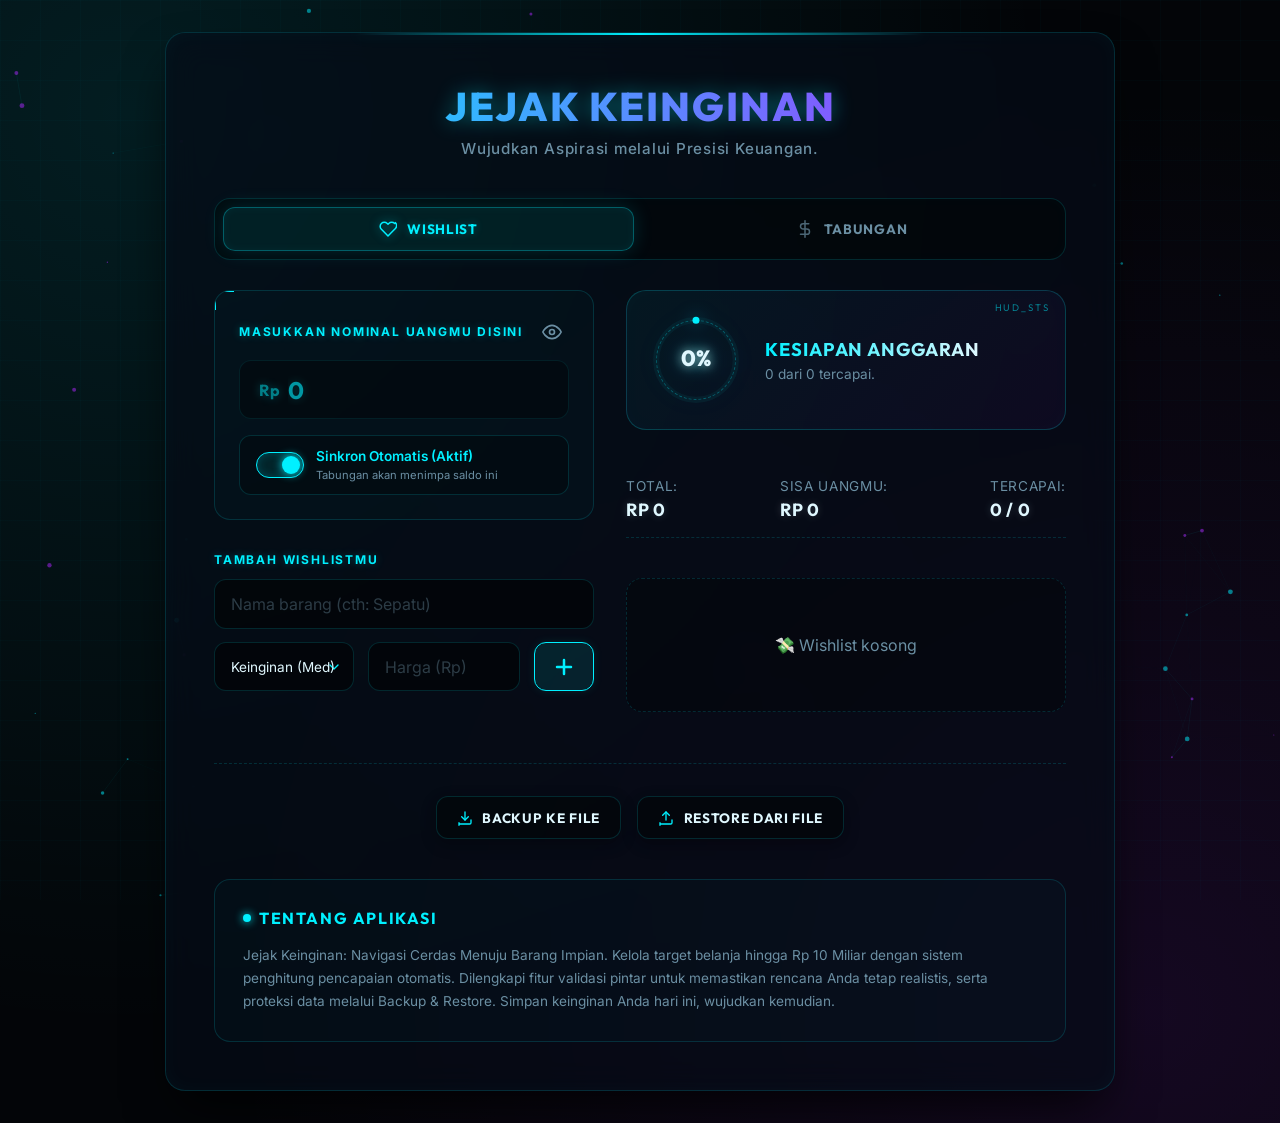
==== commit 8eaff04c: "update icon" ====
--- a/index.html
+++ b/index.html
@@ -5,6 +5,7 @@
     <meta charset="UTF-8">
     <meta name="viewport" content="width=device-width, initial-scale=1.0">
     <title>Jejak Keinginan</title>
+    <link rel="icon" type="image/png" href="favicon.png">
     <!-- Google Fonts -->
     <link rel="preconnect" href="https://fonts.googleapis.com">
     <link rel="preconnect" href="https://fonts.gstatic.com" crossorigin>
